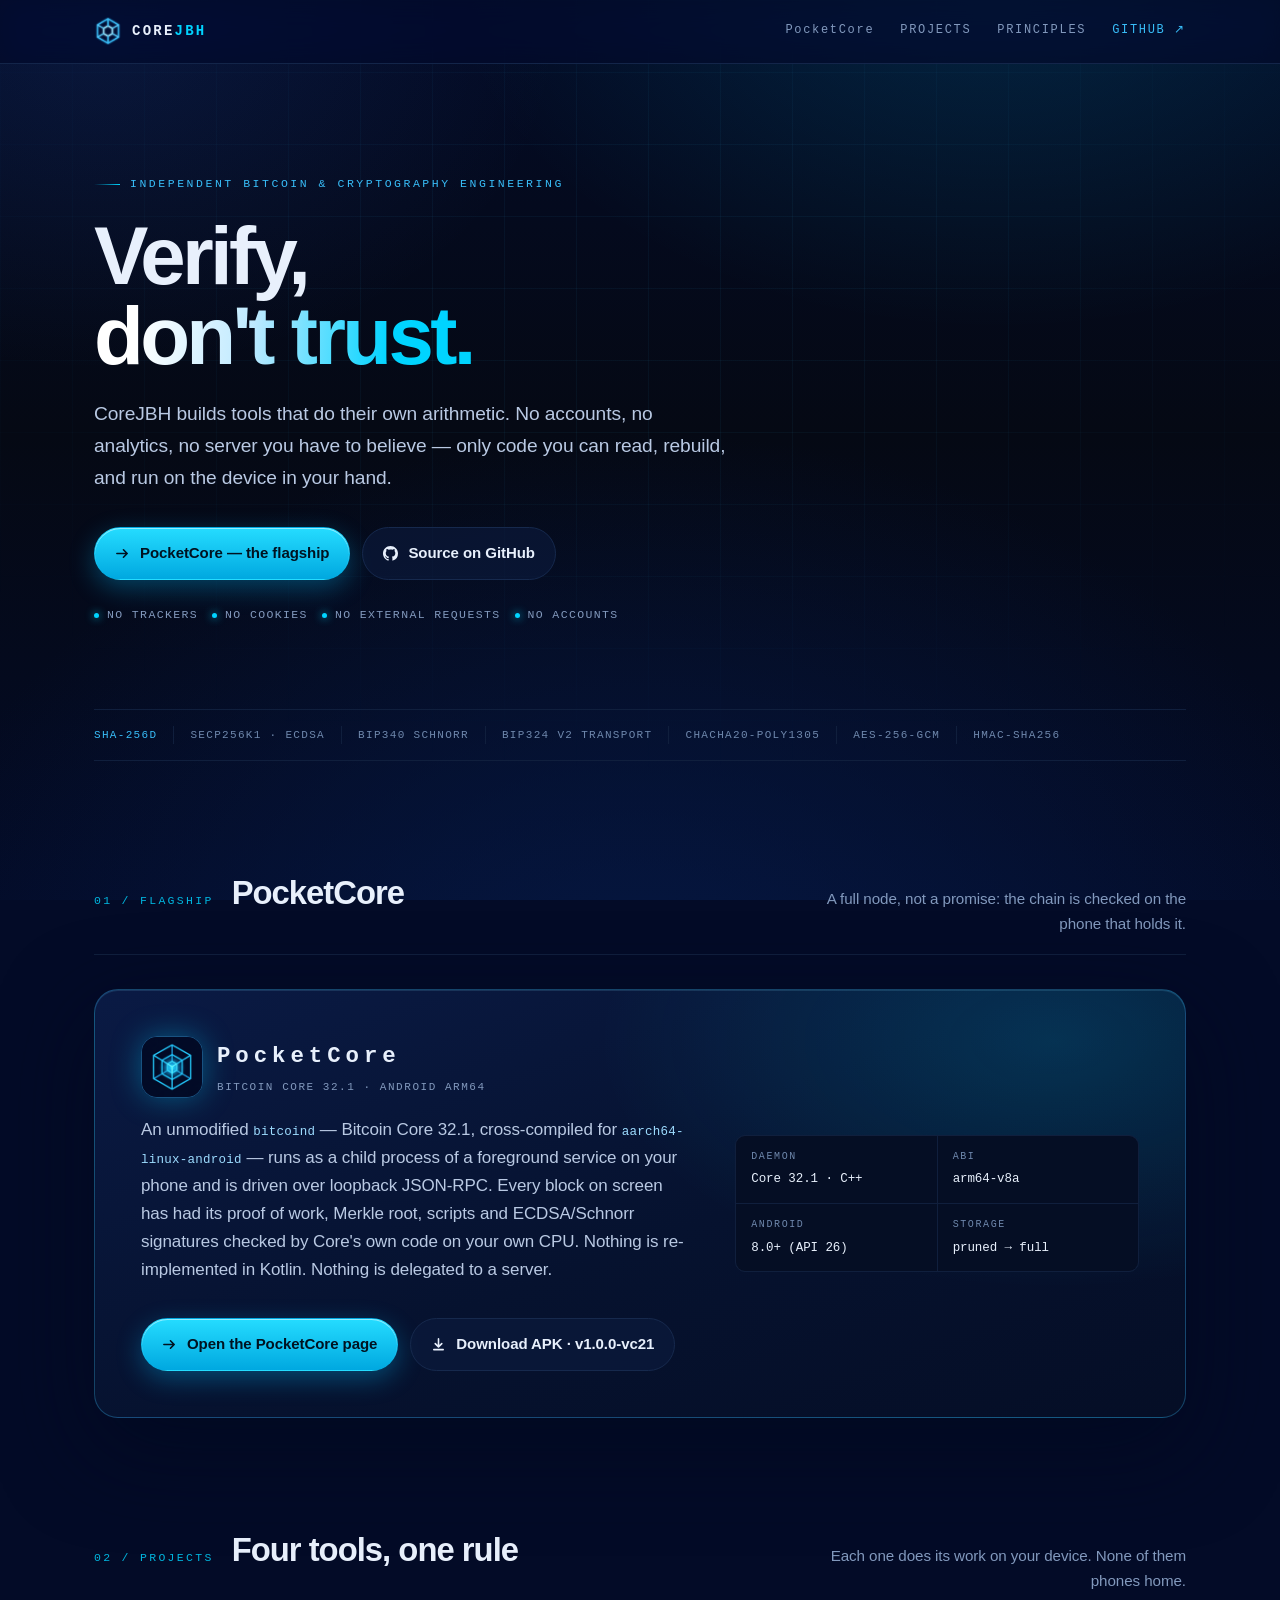
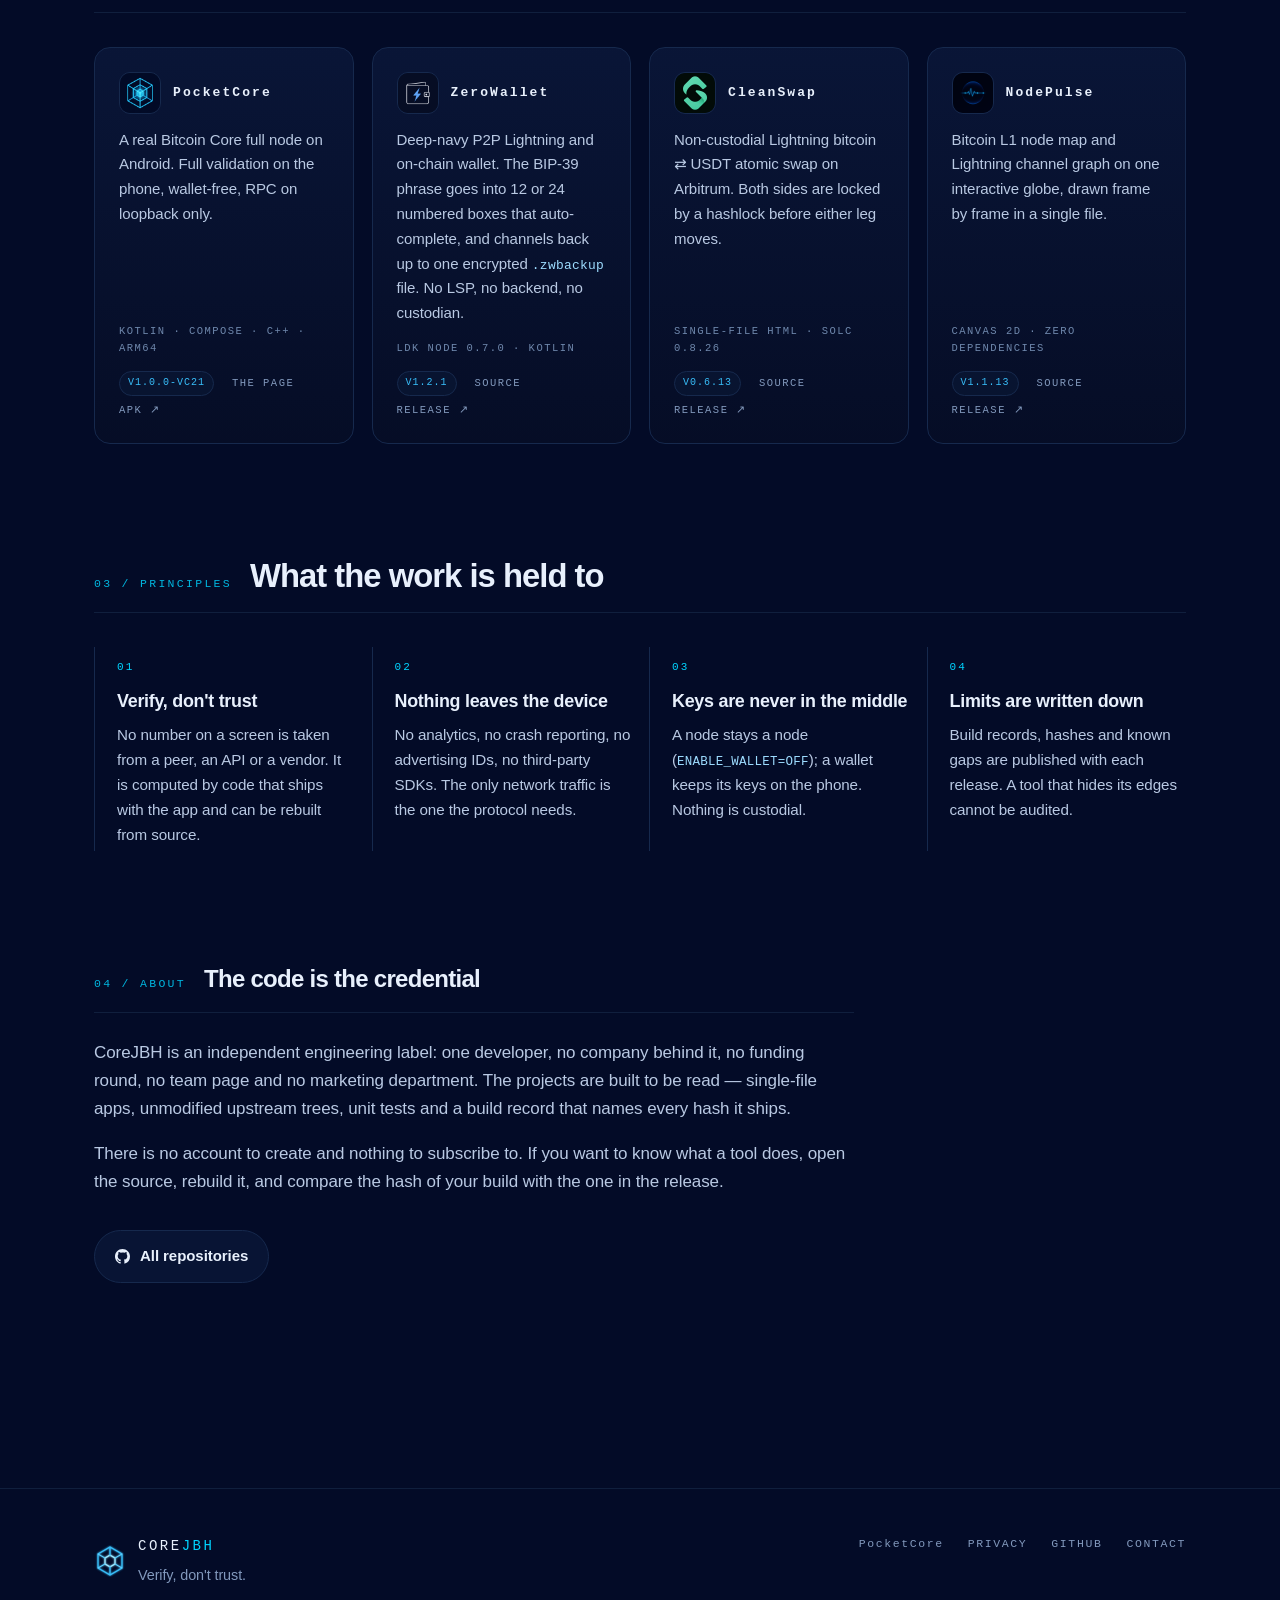
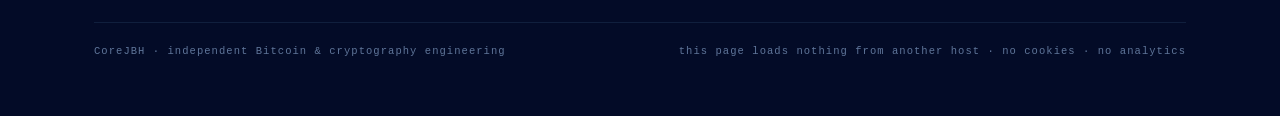
==== index.html @ 50a78e81 "Cards: CleanSwap v0.6.13 and NodePulse v1.1.13 are out Both moved to their com.corejbh packages in t" ====
<!DOCTYPE html>
<html lang="en">
<head>
<meta charset="utf-8">
<meta name="viewport" content="width=device-width, initial-scale=1">
<title>CoreJBH — Verify, don't trust</title>
<meta name="description" content="CoreJBH is independent Bitcoin and cryptography engineering: PocketCore, a real Bitcoin Core full node for Android, plus ZeroWallet, CleanSwap and NodePulse. No accounts, no telemetry, no servers you have to trust.">
<meta name="author" content="CoreJBH">
<meta name="theme-color" content="#030B27">
<meta name="color-scheme" content="dark">
<meta name="application-name" content="CoreJBH">
<meta name="mobile-web-app-capable" content="yes">
<meta name="apple-mobile-web-app-capable" content="yes">
<meta name="apple-mobile-web-app-status-bar-style" content="black">
<meta name="apple-mobile-web-app-title" content="CoreJBH">
<meta property="og:type" content="website">
<meta property="og:title" content="CoreJBH — Verify, don't trust">
<meta property="og:description" content="Independent Bitcoin and cryptography engineering. PocketCore runs an unmodified Bitcoin Core 32.1 full node on your phone.">
<meta property="og:url" content="https://corejbh.github.io/">
<meta property="og:image" content="https://corejbh.github.io/assets/img/og-pocketcore.png">
<meta name="twitter:card" content="summary_large_image">
<link rel="canonical" href="https://corejbh.github.io/">
<link rel="icon" href="assets/img/favicon-32.png?v=2026-11-22f" sizes="32x32" type="image/png">
<link rel="icon" href="assets/img/icon-192.png?v=2026-11-22f" sizes="192x192" type="image/png">
<link rel="icon" href="assets/img/icon-512.png?v=2026-11-22f" sizes="512x512" type="image/png">
<link rel="apple-touch-icon" href="assets/img/apple-touch-icon.png?v=2026-11-22f" sizes="180x180">
<link rel="manifest" href="/manifest.webmanifest?v=2026-11-22g">
<link rel="stylesheet" href="assets/css/site.css?v=2026-11-22f">
</head>
<body>
<a class="skip" href="#main">Skip to content</a>

<header class="site-head">
  <div class="wrap">
    <a class="brand" href="./" aria-label="CoreJBH home">
      <img class="brand-mark" src="assets/img/tesseract-mark.png?v=2026-11-22f" width="30" height="30" alt="" decoding="async">
      <span class="word">CORE<span class="dot">JBH</span></span>
    </a>
    <nav class="site-nav" aria-label="Main">
      <a href="#flagship"><span class="nm">PocketCore</span></a>
      <a href="#projects">Projects</a>
      <a href="#principles" class="opt">Principles</a>
      <a class="gh" href="https://github.com/CoreJBH" rel="noopener">GitHub &#8599;</a>
    </nav>
  </div>
</header>

<main id="main">

  <section class="hero hero-solo">
    <div class="wrap hero-grid">
      <div class="hero-copy">
        <p class="eyebrow">Independent Bitcoin &amp; cryptography engineering</p>
        <h1 class="display">Verify,<br><span class="glow">don't trust.</span></h1>
        <p class="lead">CoreJBH builds tools that do their own arithmetic. No accounts, no analytics,
          no server you have to believe — only code you can read, rebuild, and run on the device
          in your hand.</p>
        <div class="actions">
          <a class="btn btn-primary" href="pocketcore/">
            <svg viewBox="0 0 16 16" aria-hidden="true" fill="none" stroke="currentColor" stroke-width="1.7" stroke-linecap="round" stroke-linejoin="round"><path d="M2 8h11M9 4l4 4-4 4"/></svg>
            PocketCore — the flagship
          </a>
          <a class="btn btn-ghost" href="https://github.com/CoreJBH" rel="noopener">
            <svg viewBox="0 0 16 16" aria-hidden="true" fill="currentColor"><path d="M8 0C3.58 0 0 3.58 0 8c0 3.54 2.29 6.53 5.47 7.59.4.07.55-.17.55-.38 0-.19-.01-.82-.01-1.49-2.01.37-2.53-.49-2.69-.94-.09-.23-.48-.94-.82-1.13-.28-.15-.68-.52-.01-.53.63-.01 1.08.58 1.23.82.72 1.21 1.87.87 2.33.66.07-.52.28-.87.51-1.07-1.78-.2-3.64-.89-3.64-3.95 0-.87.31-1.59.82-2.15-.08-.2-.36-1.02.08-2.12 0 0 .67-.21 2.2.82a7.4 7.4 0 0 1 2-.27c.68 0 1.36.09 2 .27 1.53-1.04 2.2-.82 2.2-.82.44 1.1.16 1.92.08 2.12.51.56.82 1.27.82 2.15 0 3.07-1.87 3.75-3.65 3.95.29.25.54.73.54 1.48 0 1.07-.01 1.93-.01 2.2 0 .21.15.46.55.38A8.01 8.01 0 0 0 16 8c0-4.42-3.58-8-8-8Z"/></svg>
            Source on GitHub
          </a>
        </div>
        <p class="hero-note">
          <span>no trackers</span><span>no cookies</span><span>no external requests</span><span>no accounts</span>
        </p>
      </div>
    </div>
  </section>

  <div class="wrap">
    <div class="strip" aria-label="Cryptographic primitives used across the projects">
      <span><b>SHA-256d</b></span>
      <span>secp256k1 · ECDSA</span>
      <span>BIP340 Schnorr</span>
      <span>BIP324 v2 transport</span>
      <span>ChaCha20-Poly1305</span>
      <span>AES-256-GCM</span>
      <span>HMAC-SHA256</span>
    </div>
  </div>

  <section class="sec" id="flagship">
    <div class="wrap">
      <div class="sec-head">
        <span class="idx">01 / FLAGSHIP</span>
        <h2>PocketCore</h2>
        <p>A full node, not a promise: the chain is checked on the phone that holds it.</p>
      </div>

      <article class="flagship reveal">
        <div class="flag-copy">
          <div class="flag-head">
            <img src="assets/img/tesseract-512.png?v=2026-11-22f" width="62" height="62" alt="PocketCore tesseract icon" decoding="async">
            <div>
              <div class="name">PocketCore</div>
              <div class="sub">Bitcoin Core 32.1 · Android arm64</div>
            </div>
          </div>
          <p style="color:var(--ink-dim);margin:0">An unmodified <code class="mono" style="color:#9ddcff">bitcoind</code> — Bitcoin Core 32.1,
            cross-compiled for <span class="mono" style="color:#9ddcff">aarch64-linux-android</span> — runs as a child process of a
            foreground service on your phone and is driven over loopback JSON-RPC. Every block on screen has had
            its proof of work, Merkle root, scripts and ECDSA/Schnorr signatures checked by Core's own code on
            your own CPU. Nothing is re-implemented in Kotlin. Nothing is delegated to a server.</p>

          <div class="actions">
            <a class="btn btn-primary" href="pocketcore/">
              <svg viewBox="0 0 16 16" aria-hidden="true" fill="none" stroke="currentColor" stroke-width="1.7" stroke-linecap="round" stroke-linejoin="round"><path d="M2 8h11M9 4l4 4-4 4"/></svg>
              Open the PocketCore page
            </a>
            <a class="btn btn-ghost" href="https://github.com/CoreJBH/pocketcore/releases/latest/download/pocketcore-1.0.0-release-v21.apk" rel="noopener">
              <svg viewBox="0 0 16 16" aria-hidden="true" fill="none" stroke="currentColor" stroke-width="1.7" stroke-linecap="round" stroke-linejoin="round"><path d="M8 2v8M4.5 7 8 10.5 11.5 7M3 13.5h10"/></svg>
              Download APK · v1.0.0-vc21
            </a>
          </div>
        </div>

        <dl class="facts">
          <div><dt>daemon</dt><dd>Core 32.1 · C++</dd></div>
          <div><dt>ABI</dt><dd>arm64-v8a</dd></div>
          <div><dt>Android</dt><dd>8.0+ (API 26)</dd></div>
          <div><dt>storage</dt><dd>pruned → full</dd></div>
        </dl>
      </article>
    </div>
  </section>

  <section class="sec" id="projects">
    <div class="wrap">
      <div class="sec-head">
        <span class="idx">02 / PROJECTS</span>
        <h2>Four tools, one rule</h2>
        <p>Each one does its work on your device. None of them phones home.</p>
      </div>

      <div class="grid">
        <article class="card proj reveal">
          <div class="top">
            <img src="assets/img/tesseract-512.png?v=2026-11-22f" width="42" height="42" alt="" decoding="async">
            <a class="pname" href="pocketcore/">PocketCore</a>
          </div>
          <p class="desc">A real Bitcoin Core full node on Android. Full validation on the phone, wallet-free, RPC on loopback only.</p>
          <span class="meta">Kotlin · Compose · C++ · arm64</span>
          <div class="card-links">
            <span class="ver">v1.0.0-vc21</span>
            <a href="pocketcore/">The page</a>
            <a href="https://github.com/CoreJBH/pocketcore/releases/latest/download/pocketcore-1.0.0-release-v21.apk" rel="noopener">APK <span aria-hidden="true">&#8599;</span></a>
          </div>
        </article>

        <article class="card proj reveal">
          <div class="top">
            <img src="assets/img/icon-zerowallet.png?v=2026-11-22f" width="42" height="42" alt="" decoding="async">
            <a class="pname" href="https://github.com/CoreJBH/zerowallet" rel="noopener">ZeroWallet</a>
          </div>
          <p class="desc">Deep-navy P2P Lightning and on-chain wallet. The BIP-39 phrase goes into 12 or 24 numbered boxes that auto-complete, and channels back up to one encrypted <code class="mono">.zwbackup</code> file. No LSP, no backend, no custodian.</p>
          <span class="meta">LDK Node 0.7.0 · Kotlin</span>
          <div class="card-links">
            <span class="ver">v1.2.1</span>
            <a href="https://github.com/CoreJBH/zerowallet" rel="noopener">Source</a>
            <a href="https://github.com/CoreJBH/zerowallet/releases/latest" rel="noopener">Release <span aria-hidden="true">&#8599;</span></a>
          </div>
        </article>

        <article class="card proj reveal">
          <div class="top">
            <img src="assets/img/icon-cleanswap.png?v=2026-11-22f" width="42" height="42" alt="" decoding="async">
            <a class="pname" href="https://github.com/CoreJBH/cleanswap" rel="noopener">CleanSwap</a>
          </div>
          <p class="desc">Non-custodial Lightning bitcoin ⇄ USDT atomic swap on Arbitrum. Both sides are locked by a hashlock before either leg moves.</p>
          <span class="meta">single-file HTML · solc 0.8.26</span>
          <div class="card-links">
            <span class="ver">v0.6.13</span>
            <a href="https://github.com/CoreJBH/cleanswap" rel="noopener">Source</a>
            <a href="https://github.com/CoreJBH/cleanswap/releases/latest" rel="noopener">Release <span aria-hidden="true">&#8599;</span></a>
          </div>
        </article>

        <article class="card proj reveal">
          <div class="top">
            <img src="assets/img/icon-nodepulse.png?v=2026-11-22f" width="42" height="42" alt="" decoding="async">
            <a class="pname" href="https://github.com/CoreJBH/nodepulse" rel="noopener">NodePulse</a>
          </div>
          <p class="desc">Bitcoin L1 node map and Lightning channel graph on one interactive globe, drawn frame by frame in a single file.</p>
          <span class="meta">Canvas 2D · zero dependencies</span>
          <div class="card-links">
            <span class="ver">v1.1.13</span>
            <a href="https://github.com/CoreJBH/nodepulse" rel="noopener">Source</a>
            <a href="https://github.com/CoreJBH/nodepulse/releases/latest" rel="noopener">Release <span aria-hidden="true">&#8599;</span></a>
          </div>
        </article>
      </div>
    </div>
  </section>

  <section class="sec" id="principles">
    <div class="wrap">
      <div class="sec-head">
        <span class="idx">03 / PRINCIPLES</span>
        <h2>What the work is held to</h2>
      </div>
      <div class="principles">
        <div class="principle reveal">
          <span class="n">01</span>
          <h3>Verify, don't trust</h3>
          <p>No number on a screen is taken from a peer, an API or a vendor. It is computed by code that ships with the app and can be rebuilt from source.</p>
        </div>
        <div class="principle reveal">
          <span class="n">02</span>
          <h3>Nothing leaves the device</h3>
          <p>No analytics, no crash reporting, no advertising IDs, no third-party SDKs. The only network traffic is the one the protocol needs.</p>
        </div>
        <div class="principle reveal">
          <span class="n">03</span>
          <h3>Keys are never in the middle</h3>
          <p>A node stays a node (<code class="mono" style="color:#9ddcff">ENABLE_WALLET=OFF</code>); a wallet keeps its keys on the phone. Nothing is custodial.</p>
        </div>
        <div class="principle reveal">
          <span class="n">04</span>
          <h3>Limits are written down</h3>
          <p>Build records, hashes and known gaps are published with each release. A tool that hides its edges cannot be audited.</p>
        </div>
      </div>
    </div>
  </section>

  <section class="sec" id="about">
    <div class="wrap about">
      <div>
        <div class="sec-head" style="margin-bottom:26px">
          <span class="idx">04 / ABOUT</span>
          <h2 style="font-size:1.5rem">The code is the credential</h2>
        </div>
        <p>CoreJBH is an independent engineering label: one developer, no company behind it, no funding round,
          no team page and no marketing department. The projects are built to be read — single-file apps,
          unmodified upstream trees, unit tests and a build record that names every hash it ships.</p>
        <p>There is no account to create and nothing to subscribe to. If you want to know what a tool does,
          open the source, rebuild it, and compare the hash of your build with the one in the release.</p>
        <div class="actions">
          <a class="btn btn-ghost" href="https://github.com/CoreJBH?tab=repositories" rel="noopener">
            <svg viewBox="0 0 16 16" aria-hidden="true" fill="currentColor"><path d="M8 0C3.58 0 0 3.58 0 8c0 3.54 2.29 6.53 5.47 7.59.4.07.55-.17.55-.38 0-.19-.01-.82-.01-1.49-2.01.37-2.53-.49-2.69-.94-.09-.23-.48-.94-.82-1.13-.28-.15-.68-.52-.01-.53.63-.01 1.08.58 1.23.82.72 1.21 1.87.87 2.33.66.07-.52.28-.87.51-1.07-1.78-.2-3.64-.89-3.64-3.95 0-.87.31-1.59.82-2.15-.08-.2-.36-1.02.08-2.12 0 0 .67-.21 2.2.82a7.4 7.4 0 0 1 2-.27c.68 0 1.36.09 2 .27 1.53-1.04 2.2-.82 2.2-.82.44 1.1.16 1.92.08 2.12.51.56.82 1.27.82 2.15 0 3.07-1.87 3.75-3.65 3.95.29.25.54.73.54 1.48 0 1.07-.01 1.93-.01 2.2 0 .21.15.46.55.38A8.01 8.01 0 0 0 16 8c0-4.42-3.58-8-8-8Z"/></svg>
            All repositories
          </a>
        </div>
      </div>
    </div>
  </section>

</main>

<footer class="site-foot">
  <div class="wrap">
    <div class="foot-grid">
      <div class="foot-brand">
        <img class="brand-mark" src="assets/img/tesseract-mark.png?v=2026-11-22f" width="30" height="30" alt="" decoding="async">
        <div>
          <div class="word">CORE<span class="dot" style="color:var(--cyan)">JBH</span></div>
          <p class="tagline">Verify, don't trust.</p>
        </div>
      </div>
      <nav class="foot-links" aria-label="Footer">
        <a href="pocketcore/"><span class="nm">PocketCore</span></a>
        <a href="pocketcore/privacy/">Privacy</a>
        <a href="https://github.com/CoreJBH" rel="noopener">GitHub</a>
        <a href="https://github.com/CoreJBH/pocketcore/issues" rel="noopener">Contact</a>
      </nav>
    </div>
    <div class="foot-note">
      <span>CoreJBH · independent Bitcoin &amp; cryptography engineering</span>
      <span>this page loads nothing from another host · no cookies · no analytics</span>
    </div>
  </div>
</footer>

<script src="assets/js/site.js?v=2026-11-22f" defer></script>
</body>
</html>
---- assets/css/site.css ----
/* CoreJBH — verify, don't trust.
   One stylesheet, no imports, no external fonts, no trackers. */

:root {
  --bg: #030b27;
  --bg-deep: #050914;
  --panel: #07122e;
  --panel-2: #0a1738;
  --line: #16294d;
  --line-soft: #101f3d;
  --ink: #e8f0fc;
  --ink-dim: #b9c9e3;
  --muted: #8299bd;
  --cyan: #00d4ff;
  --sky: #38bdf8;
  --violet: #7c8cf8;
  --good: #35d6a4;

  --mono: ui-monospace, "SFMono-Regular", "JetBrains Mono", "Cascadia Mono",
    "Roboto Mono", Menlo, Consolas, "Liberation Mono", monospace;
  --sans: -apple-system, BlinkMacSystemFont, "Segoe UI", Roboto,
    "Helvetica Neue", Arial, "Liberation Sans", "Noto Sans", system-ui, sans-serif;

  --radius: 16px;
  --radius-sm: 10px;
  --wrap: 1140px;
  --head-h: 64px;
}

*,
*::before,
*::after { box-sizing: border-box; }

html {
  -webkit-text-size-adjust: 100%;
  scroll-behavior: smooth;
  scroll-padding-top: calc(var(--head-h) + 20px);
}

body {
  margin: 0;
  background: var(--bg);
  color: var(--ink);
  font-family: var(--sans);
  font-size: 17px;
  line-height: 1.65;
  letter-spacing: -0.005em;
  -webkit-font-smoothing: antialiased;
  text-rendering: optimizeLegibility;
  overflow-x: hidden;
}

/* Ambient light + a faint engineering grid. Both are pure CSS. */
body::before {
  content: "";
  position: fixed;
  inset: 0;
  z-index: -2;
  background:
    radial-gradient(900px 620px at 78% -6%, rgba(0, 212, 255, 0.14), transparent 62%),
    radial-gradient(760px 560px at 8% 4%, rgba(56, 124, 248, 0.11), transparent 60%),
    radial-gradient(1100px 900px at 50% 118%, rgba(6, 26, 71, 0.9), transparent 70%),
    linear-gradient(180deg, #030b27 0%, #050914 48%, #030b27 100%);
}

body::after {
  content: "";
  position: fixed;
  inset: 0;
  z-index: -1;
  pointer-events: none;
  background-image:
    linear-gradient(to right, rgba(56, 189, 248, 0.055) 1px, transparent 1px),
    linear-gradient(to bottom, rgba(56, 189, 248, 0.055) 1px, transparent 1px);
  background-size: 72px 72px;
  mask-image: radial-gradient(ellipse 85% 70% at 50% 32%, #000 25%, transparent 78%);
  -webkit-mask-image: radial-gradient(ellipse 85% 70% at 50% 32%, #000 25%, transparent 78%);
}

img { max-width: 100%; height: auto; display: block; }

a { color: var(--sky); text-decoration: none; }
a:hover { color: #7fe4ff; }

:focus-visible {
  outline: 2px solid var(--cyan);
  outline-offset: 3px;
  border-radius: 4px;
}

::selection { background: rgba(0, 212, 255, 0.28); color: #fff; }

.wrap {
  width: 100%;
  max-width: var(--wrap);
  margin: 0 auto;
  padding: 0 24px;
}

.skip {
  position: absolute;
  left: -9999px;
  top: 8px;
  background: var(--cyan);
  color: #00121f;
  padding: 10px 16px;
  border-radius: 8px;
  font-weight: 700;
  z-index: 100;
}
.skip:focus { left: 16px; }

/* ---------------------------------------------------------------- header */

.site-head {
  position: sticky;
  top: 0;
  z-index: 50;
  height: var(--head-h);
  display: flex;
  align-items: center;
  background: rgba(3, 11, 39, 0.72);
  border-bottom: 1px solid rgba(22, 41, 77, 0.9);
  backdrop-filter: saturate(160%) blur(14px);
  -webkit-backdrop-filter: saturate(160%) blur(14px);
}

.site-head .wrap {
  display: flex;
  align-items: center;
  gap: 18px;
}

.brand {
  display: inline-flex;
  align-items: center;
  gap: 10px;
  color: var(--ink);
  font-weight: 700;
  letter-spacing: 0.02em;
  font-size: 15px;
}
.brand:hover { color: #fff; }
.brand .brand-mark { width: 28px; height: 28px; flex: none; }
.brand .word { font-family: var(--mono); font-size: 14px; letter-spacing: 0.16em; }
.brand .dot { color: var(--cyan); }

.site-nav {
  margin-left: auto;
  display: flex;
  align-items: center;
  gap: 26px;
  font-family: var(--mono);
  font-size: 12px;
  letter-spacing: 0.14em;
  text-transform: uppercase;
}
.site-nav a {
  color: var(--muted);
  padding: 6px 0;
  border-bottom: 1px solid transparent;
  transition: color 0.18s ease, border-color 0.18s ease;
}
.site-nav a:hover { color: var(--ink); border-bottom-color: var(--cyan); }
.site-nav .gh { color: var(--sky); }

@media (max-width: 760px) {
  .site-nav { gap: 18px; font-size: 11px; letter-spacing: 0.1em; }
  .site-nav a.opt { display: none; }
}

@media (max-width: 460px) {
  .wrap { padding: 0 18px; }
  .brand .word { display: none; }
  .site-nav { gap: 14px; }
  .site-nav a:not(.gh):not(:first-child) { display: none; }
  .actions { flex-direction: column; align-items: stretch; }
  .btn { white-space: normal; text-align: center; justify-content: center; }
  .hero-note { justify-content: flex-start; }
  .strip span { padding: 0 12px; }
  .facts { grid-template-columns: repeat(auto-fit, minmax(120px, 1fr)); }
}

/* ---------------------------------------------------------------- type */

.eyebrow {
  display: inline-flex;
  align-items: center;
  gap: 10px;
  font-family: var(--mono);
  font-size: 11.5px;
  letter-spacing: 0.22em;
  text-transform: uppercase;
  color: var(--sky);
  margin: 0 0 22px;
}
.eyebrow::before {
  content: "";
  width: 26px;
  height: 1px;
  background: linear-gradient(90deg, transparent, var(--cyan));
}

h1, h2, h3 {
  font-weight: 700;
  line-height: 1.06;
  letter-spacing: -0.03em;
  margin: 0;
  text-wrap: balance;
}

.display {
  font-size: clamp(2.6rem, 7.2vw, 5.1rem);
  line-height: 0.98;
  letter-spacing: -0.045em;
  font-weight: 800;
}
.display .glow {
  background: linear-gradient(96deg, #ffffff 12%, #bde9ff 42%, var(--cyan) 78%);
  -webkit-background-clip: text;
  background-clip: text;
  color: transparent;
}

h2 { font-size: clamp(1.5rem, 2.6vw, 2.05rem); }
.nm { text-transform: none; }   /* project names are proper nouns, not labels */
h3 { font-size: 1.12rem; letter-spacing: -0.015em; line-height: 1.35; }

.lead {
  font-size: clamp(1.02rem, 1.5vw, 1.2rem);
  color: var(--ink-dim);
  max-width: 60ch;
  margin: 22px 0 0;
}

.mono {
  font-family: var(--mono);
  font-size: 12.5px;
  letter-spacing: 0.02em;
  color: var(--muted);
}

.sec { padding: clamp(64px, 9vw, 116px) 0; }
.sec + .sec { padding-top: 0; }

.sec-head {
  display: flex;
  align-items: baseline;
  gap: 18px;
  margin-bottom: 34px;
  border-bottom: 1px solid var(--line-soft);
  padding-bottom: 18px;
}
.sec-head .idx {
  font-family: var(--mono);
  font-size: 11.5px;
  letter-spacing: 0.2em;
  color: var(--cyan);
  opacity: 0.85;
  padding-top: 6px;
}
.sec-head p {
  margin: 0;
  color: var(--muted);
  font-size: 0.95rem;
  max-width: 46ch;
  margin-left: auto;
  text-align: right;
}
@media (max-width: 780px) {
  .sec-head { flex-wrap: wrap; gap: 8px 14px; }
  .sec-head p { margin-left: 0; text-align: left; }
}

/* ---------------------------------------------------------------- buttons */

.actions {
  display: flex;
  flex-wrap: wrap;
  gap: 12px;
  margin-top: 34px;
}

.btn {
  display: inline-flex;
  align-items: center;
  gap: 10px;
  padding: 13px 20px;
  border-radius: 999px;
  border: 1px solid transparent;
  font-size: 0.94rem;
  font-weight: 600;
  letter-spacing: -0.005em;
  transition: transform 0.16s ease, box-shadow 0.2s ease, background 0.2s ease,
    border-color 0.2s ease, color 0.2s ease;
  white-space: nowrap;
}
.btn svg { width: 15px; height: 15px; flex: none; }
.btn:hover { transform: translateY(-1px); }

.btn-primary {
  background: linear-gradient(180deg, #25dcff, #00a8e0);
  color: #001220;
  box-shadow: 0 8px 26px rgba(0, 190, 255, 0.32), inset 0 1px 0 rgba(255, 255, 255, 0.5);
}
.btn-primary:hover {
  color: #001220;
  box-shadow: 0 12px 34px rgba(0, 200, 255, 0.45), inset 0 1px 0 rgba(255, 255, 255, 0.6);
}

.btn-ghost {
  background: rgba(12, 28, 62, 0.6);
  border-color: var(--line);
  color: var(--ink);
}
.btn-ghost:hover {
  border-color: rgba(56, 189, 248, 0.55);
  background: rgba(16, 38, 80, 0.75);
  color: #fff;
}

.btn-link {
  padding: 13px 4px;
  color: var(--sky);
  border-radius: 8px;
}
.btn-link:hover { color: #9ceeff; }

/* ---------------------------------------------------------------- hero */

.hero {
  position: relative;
  padding: clamp(56px, 8vw, 104px) 0 clamp(40px, 6vw, 72px);
}

.hero-grid {
  display: grid;
  grid-template-columns: minmax(0, 1.06fr) minmax(0, 0.94fr);
  gap: clamp(28px, 5vw, 64px);
  align-items: center;
}

/* the label's own homepage is typography-only: one column, no hero art */
.hero-solo .hero-grid { grid-template-columns: minmax(0, 1fr); }

@media (max-width: 820px) {
  .hero-grid { grid-template-columns: minmax(0, 1fr); }
}

.hero-copy { max-width: 720px; }

.hero-note {
  margin-top: 26px;
  font-family: var(--mono);
  font-size: 11.5px;
  letter-spacing: 0.12em;
  text-transform: uppercase;
  color: var(--muted);
  display: flex;
  flex-wrap: wrap;
  gap: 8px 14px;
  align-items: center;
}
.hero-note span { display: inline-flex; align-items: center; gap: 8px; }
.hero-note span::before {
  content: "";
  width: 5px;
  height: 5px;
  background: var(--cyan);
  box-shadow: 0 0 8px var(--cyan);
  border-radius: 50%;
}

/* primitive strip */
.strip {
  display: flex;
  flex-wrap: wrap;
  gap: 10px 0;
  padding: 16px 0;
  border-top: 1px solid var(--line-soft);
  border-bottom: 1px solid var(--line-soft);
  font-family: var(--mono);
  font-size: 11px;
  letter-spacing: 0.12em;
  text-transform: uppercase;
  color: #6f88ad;
}
.strip span { padding: 0 16px; border-right: 1px solid var(--line-soft); }
.strip span:first-child { padding-left: 0; }
.strip span:last-child { border-right: 0; }
.strip b { color: var(--sky); font-weight: 500; }

/* ---------------------------------------------------------------- cards */

.grid {
  display: grid;
  gap: 18px;
  grid-template-columns: repeat(auto-fit, minmax(258px, 1fr));
}

/* grid children may not force a track wider than the viewport */
.grid > *,
.two-col > *,
.spec-grid > *,
.hero-grid > *,
.about > *,
.flagship > *,
.limits > *,
.shots > *,
.facts > * { min-width: 0; }

.card {
  position: relative;
  background: linear-gradient(180deg, rgba(10, 23, 56, 0.92), rgba(6, 14, 38, 0.92));
  border: 1px solid var(--line);
  border-radius: var(--radius);
  padding: 24px;
  transition: border-color 0.2s ease, transform 0.2s ease, box-shadow 0.25s ease;
}
.card:hover {
  border-color: rgba(56, 189, 248, 0.45);
  transform: translateY(-2px);
  box-shadow: 0 18px 50px rgba(0, 10, 40, 0.55);
}
.card p { color: var(--ink-dim); margin: 10px 0 0; font-size: 0.95rem; }
.card .kicker {
  font-family: var(--mono);
  font-size: 10.5px;
  letter-spacing: 0.2em;
  text-transform: uppercase;
  color: var(--cyan);
  margin: 0 0 10px;
}

/* flagship */
.flagship {
  position: relative;
  overflow: hidden;
  display: grid;
  grid-template-columns: minmax(0, 1.15fr) minmax(0, 0.85fr);
  gap: clamp(24px, 4vw, 48px);
  align-items: center;
  padding: clamp(26px, 4vw, 46px);
  border-radius: 24px;
  border: 1px solid rgba(56, 189, 248, 0.3);
  background:
    radial-gradient(700px 380px at 88% 12%, rgba(0, 212, 255, 0.16), transparent 65%),
    linear-gradient(160deg, #0a1a44 0%, #06122f 55%, #050e26 100%);
  box-shadow: 0 30px 90px rgba(0, 8, 32, 0.7), inset 0 1px 0 rgba(120, 220, 255, 0.14);
}
@media (max-width: 860px) {
  .flagship { grid-template-columns: 1fr; }
  .flagship .facts { margin-top: 4px; }
}

.flag-head {
  display: flex;
  align-items: center;
  gap: 14px;
  margin-bottom: 18px;
}
.flag-head img {
  width: 62px;
  height: 62px;
  border-radius: 16px;
  border: 1px solid rgba(56, 189, 248, 0.35);
  box-shadow: 0 0 30px rgba(0, 212, 255, 0.35);
}
.flag-head .name {
  font-family: var(--mono);
  font-size: 1.4rem;
  letter-spacing: 0.22em;
  font-weight: 600;
}
.flag-head .sub {
  font-family: var(--mono);
  font-size: 11px;
  letter-spacing: 0.14em;
  text-transform: uppercase;
  color: var(--muted);
  margin-top: 4px;
}

.facts {
  display: grid;
  grid-template-columns: repeat(auto-fit, minmax(132px, 1fr));
  gap: 1px;
  margin: 26px 0 0;
  background: var(--line-soft);
  border: 1px solid var(--line-soft);
  border-radius: var(--radius-sm);
  overflow: hidden;
}
.facts div {
  background: rgba(5, 13, 34, 0.94);
  padding: 13px 15px;
}
.facts dt {
  font-family: var(--mono);
  font-size: 10px;
  letter-spacing: 0.16em;
  text-transform: uppercase;
  color: #6f88ad;
  margin: 0 0 4px;
}
.facts dd {
  margin: 0;
  font-family: var(--mono);
  font-size: 12.5px;
  color: var(--ink);
}
/* in the flagship card the facts are the right-hand column */
.flagship .facts {
  margin: 0;
  grid-template-columns: repeat(2, minmax(0, 1fr));
  align-self: center;
}

/* project card with icon */
.proj {
  display: flex;
  flex-direction: column;
  gap: 14px;
  text-decoration: none;
  color: inherit;
}
.proj:hover { color: inherit; }
.proj .top { display: flex; align-items: center; flex-wrap: wrap; gap: 6px 12px; }
.proj img { width: 42px; height: 42px; border-radius: 11px; border: 1px solid var(--line); }
.proj .pname {
  font-family: var(--mono);
  font-size: 13px;
  letter-spacing: 0.16em;
  font-weight: 600;
  color: var(--ink);
}
.proj .arrow {
  margin-left: auto;
  font-family: var(--mono);
  color: var(--muted);
  transition: transform 0.2s ease, color 0.2s ease;
}
.proj:hover .arrow { transform: translate(3px, -3px); color: var(--cyan); }
.proj .desc { color: var(--ink-dim); font-size: 0.94rem; margin: 0; }
.proj .meta {
  margin-top: auto;
  font-family: var(--mono);
  font-size: 10.5px;
  letter-spacing: 0.14em;
  text-transform: uppercase;
  color: #6f88ad;
}
.proj .top .pname { text-decoration: none; }
.proj .top .pname:hover { color: #9ceeff; }
.proj .ver {
  flex: none;
  font-family: var(--mono);
  font-size: 10px;
  letter-spacing: 0.1em;
  padding: 3px 8px;
  border-radius: 999px;
  border: 1px solid var(--line);
  color: var(--sky);
  background: rgba(9, 22, 52, 0.8);
}
.proj .desc code {
  font-size: 0.86em;
  color: #9ddcff;
  overflow-wrap: anywhere;
}
.proj .card-links {
  display: flex;
  flex-wrap: wrap;
  align-items: center;
  gap: 6px 16px;
  font-family: var(--mono);
  font-size: 10.5px;
  letter-spacing: 0.14em;
  text-transform: uppercase;
}
.proj .card-links .ver { margin-right: 2px; }
.proj .card-links a { color: var(--muted); text-decoration: none; }
.proj .card-links a:hover { color: var(--cyan); }

/* principles */
.principles { display: grid; gap: 18px; grid-template-columns: repeat(auto-fit, minmax(248px, 1fr)); }
.principle {
  border-left: 1px solid var(--line);
  padding: 4px 0 4px 22px;
}
.principle .n {
  font-family: var(--mono);
  font-size: 11px;
  letter-spacing: 0.2em;
  color: var(--cyan);
}
.principle h3 { margin: 10px 0 8px; }
.principle p { margin: 0; color: var(--ink-dim); font-size: 0.95rem; }

/* about */
.about {
  display: grid;
  grid-template-columns: minmax(0, 1fr);
  gap: 0;
}
.about > * { max-width: 760px; }
.about p { color: var(--ink-dim); }
.about p + p { margin-top: 14px; }

/* footer */
.site-foot {
  border-top: 1px solid var(--line-soft);
  padding: 46px 0 56px;
  margin-top: clamp(48px, 7vw, 96px);
}
.foot-grid {
  display: flex;
  flex-wrap: wrap;
  gap: 28px;
  justify-content: space-between;
  align-items: flex-start;
}
.foot-brand { display: flex; align-items: center; gap: 12px; }
.foot-brand .brand-mark { width: 32px; height: 32px; flex: none; }
.foot-brand .word { font-family: var(--mono); letter-spacing: 0.18em; font-size: 14px; }
.foot-brand .tagline { color: var(--muted); font-size: 0.9rem; margin: 6px 0 0; }
.foot-links {
  display: flex;
  flex-wrap: wrap;
  gap: 8px 24px;
  font-family: var(--mono);
  font-size: 11.5px;
  letter-spacing: 0.14em;
  text-transform: uppercase;
}
.foot-links a { color: var(--muted); }
.foot-links a:hover { color: var(--sky); }
.foot-note {
  margin-top: 34px;
  padding-top: 20px;
  border-top: 1px solid var(--line-soft);
  font-family: var(--mono);
  font-size: 10.5px;
  letter-spacing: 0.1em;
  color: #5f7599;
  display: flex;
  flex-wrap: wrap;
  gap: 6px 18px;
  justify-content: space-between;
}

/* ------------------------------------------------- pocketcore page bits */

.app-hero { padding-top: clamp(40px, 6vw, 72px); }

.badge-row { display: flex; flex-wrap: wrap; gap: 8px; margin: 0 0 22px; }
.badge {
  font-family: var(--mono);
  font-size: 10.5px;
  letter-spacing: 0.14em;
  text-transform: uppercase;
  padding: 5px 10px;
  border-radius: 999px;
  border: 1px solid var(--line);
  color: var(--ink-dim);
  background: rgba(9, 22, 52, 0.8);
}
.badge.live { border-color: rgba(53, 214, 164, 0.45); color: #8ef0cd; }
.badge.soon { color: #8fa6c9; border-style: dashed; }

.wordmark {
  font-family: var(--mono);
  font-size: clamp(2.2rem, 6.6vw, 4.2rem);
  letter-spacing: 0.16em;
  font-weight: 700;
  line-height: 1;
  margin: 0;
  background: linear-gradient(96deg, #ffffff, #bfe9ff 52%, #38bdf8);
  -webkit-background-clip: text;
  background-clip: text;
  color: transparent;
}

.spec-grid { display: grid; gap: 16px; grid-template-columns: repeat(auto-fit, minmax(268px, 1fr)); }
.spec {
  background: linear-gradient(180deg, rgba(9, 21, 51, 0.95), rgba(5, 13, 34, 0.95));
  border: 1px solid var(--line);
  border-radius: var(--radius);
  padding: 22px 22px 24px;
  position: relative;
  overflow: hidden;
}
.spec::before {
  content: "";
  position: absolute;
  inset: 0 0 auto 0;
  height: 1px;
  background: linear-gradient(90deg, transparent, rgba(0, 212, 255, 0.5), transparent);
  opacity: 0;
  transition: opacity 0.2s ease;
}
.spec:hover::before { opacity: 1; }
.spec .sym {
  font-family: var(--mono);
  font-size: 11px;
  letter-spacing: 0.18em;
  text-transform: uppercase;
  color: var(--cyan);
  margin: 0 0 12px;
}
.spec h3 { font-size: 1.02rem; margin-bottom: 10px; font-family: var(--mono); letter-spacing: 0.02em; }
.spec p { margin: 0; color: var(--ink-dim); font-size: 0.92rem; }
.spec .where {
  display: block;
  margin-top: 12px;
  font-family: var(--mono);
  font-size: 10.5px;
  letter-spacing: 0.06em;
  color: #6f88ad;
  word-break: break-word;
}

/* architecture diagram */
.arch {
  display: grid;
  gap: 10px;
  padding: clamp(18px, 3vw, 30px);
  border: 1px solid var(--line);
  border-radius: var(--radius);
  background: linear-gradient(180deg, rgba(7, 17, 43, 0.9), rgba(4, 11, 30, 0.95));
  font-family: var(--mono);
  font-size: 13px;
}
.arch .layer {
  display: flex;
  flex-wrap: wrap;
  align-items: center;
  gap: 10px 14px;
  padding: 14px 16px;
  border: 1px solid var(--line-soft);
  border-radius: var(--radius-sm);
  background: rgba(10, 23, 56, 0.6);
}
.arch .layer .lbl { color: var(--ink); letter-spacing: 0.04em; }
.arch .layer .note { color: var(--muted); font-size: 11.5px; }
.arch .layer.core { border-color: rgba(0, 212, 255, 0.4); box-shadow: inset 0 0 40px rgba(0, 150, 255, 0.12); }
.arch .down {
  text-align: center;
  color: #4d6b96;
  letter-spacing: 0.3em;
  font-size: 12px;
  line-height: 1;
}
.arch .chip {
  font-family: var(--mono);
  font-size: 10.5px;
  padding: 3px 8px;
  border-radius: 5px;
  border: 1px solid var(--line);
  color: var(--sky);
}

.two-col {
  display: grid;
  grid-template-columns: minmax(0, 1fr) minmax(0, 1fr);
  gap: clamp(20px, 3.5vw, 38px);
  align-items: start;
}
@media (max-width: 860px) { .two-col { grid-template-columns: 1fr; } }

ul.checks { list-style: none; margin: 0; padding: 0; display: grid; gap: 12px; }
ul.checks li {
  position: relative;
  padding-left: 26px;
  color: var(--ink-dim);
  font-size: 0.95rem;
}
ul.checks li::before {
  content: "";
  position: absolute;
  left: 4px;
  top: 0.62em;
  width: 7px;
  height: 7px;
  border-radius: 2px;
  background: var(--cyan);
  box-shadow: 0 0 10px rgba(0, 212, 255, 0.8);
}
ul.checks li b { color: var(--ink); font-weight: 600; }

ul.checks.steps { counter-reset: step; }
ul.checks.steps li { padding-left: 38px; }
ul.checks.steps li::before {
  counter-increment: step;
  content: counter(step);
  top: 0.05em;
  left: 0;
  width: 22px;
  height: 22px;
  border-radius: 7px;
  background: rgba(0, 212, 255, 0.12);
  border: 1px solid rgba(0, 212, 255, 0.4);
  box-shadow: none;
  color: var(--cyan);
  font-family: var(--mono);
  font-size: 11px;
  display: grid;
  place-items: center;
}

/* screenshots */
.shots {
  display: grid;
  gap: 26px 20px;
  grid-template-columns: repeat(3, minmax(0, 1fr));
  align-items: start;
}
@media (max-width: 1000px) {
  .shots { grid-template-columns: repeat(2, minmax(0, 1fr)); }
}
@media (max-width: 720px) {
  .shots { grid-template-columns: minmax(0, 1fr); }
}
.shot { margin: 0; display: grid; gap: 12px; justify-items: center; }
.shot img {
  width: 100%;
  border-radius: 18px;
  border: 1px solid var(--line);
  box-shadow: 0 20px 50px rgba(0, 8, 30, 0.6);
}
/* the Android status card is a wide, short strip: it has no phone frame, and it
   sits against the middle of the tall screens beside it instead of their top edge */
.shot-wide { align-self: center; gap: 16px; }
.shot-wide img {
  border: 0;
  border-radius: 0;
  box-shadow: none;
  filter: drop-shadow(0 16px 30px rgba(0, 8, 32, 0.75));
}
.shot figcaption {
  font-family: var(--mono);
  font-size: 10.5px;
  letter-spacing: 0.18em;
  text-transform: uppercase;
  color: var(--muted);
  text-align: center;
}

/* verify block */
.verify {
  border: 1px solid rgba(56, 189, 248, 0.28);
  border-radius: var(--radius);
  background:
    radial-gradient(600px 320px at 100% 0%, rgba(0, 212, 255, 0.12), transparent 65%),
    linear-gradient(180deg, rgba(8, 20, 49, 0.95), rgba(4, 11, 30, 0.95));
  padding: clamp(22px, 3.4vw, 34px);
}
.verify-head {
  display: flex;
  align-items: center;
  justify-content: space-between;
  gap: 14px;
  margin-bottom: 6px;
}
.verify-head h3 {
  margin: 0;
  font-family: var(--mono);
  font-size: 1rem;
  letter-spacing: 0.02em;
}

.hash {
  display: flex;
  align-items: center;
  gap: 12px;
  margin: 16px 0 0;
  padding: 14px 16px;
  border: 1px solid var(--line);
  border-radius: var(--radius-sm);
  background: #040d24;
  font-family: var(--mono);
  font-size: 12px;
  color: #9ddcff;
  word-break: break-all;
}
.hash code { flex: 1; min-width: 0; overflow-wrap: anywhere; }
.copy {
  flex: none;
  font-family: var(--mono);
  font-size: 10.5px;
  letter-spacing: 0.14em;
  text-transform: uppercase;
  padding: 7px 12px;
  border-radius: 7px;
  border: 1px solid var(--line);
  background: rgba(12, 28, 62, 0.9);
  color: var(--ink-dim);
  cursor: pointer;
}
.copy:hover { border-color: rgba(0, 212, 255, 0.6); color: #fff; }

pre.cmd {
  margin: 14px 0 0;
  padding: 14px 16px;
  border: 1px solid var(--line);
  border-radius: var(--radius-sm);
  background: #040d24;
  overflow-x: auto;
  font-family: var(--mono);
  font-size: 12.5px;
  color: #c6e5ff;
  line-height: 1.6;
}
pre.cmd .p { color: #4d6b96; }
pre.cmd.wrap { white-space: pre-wrap; word-break: break-all; overflow-x: visible; }

/* limits */
.limits { display: grid; gap: 14px; grid-template-columns: repeat(auto-fit, minmax(260px, 1fr)); }
.limit {
  border: 1px solid var(--line-soft);
  border-left: 2px solid rgba(255, 196, 92, 0.55);
  border-radius: var(--radius-sm);
  padding: 18px 20px;
  background: rgba(8, 17, 40, 0.7);
}
.limit h3 { font-size: 0.96rem; margin: 0 0 8px; }
.limit p { margin: 0; color: var(--ink-dim); font-size: 0.9rem; }

/* ------------------------------------------------------------ privacy doc */

.doc {
  max-width: 800px;
  margin: 0 auto;
  padding: clamp(36px, 6vw, 72px) 0 0;
}
.doc h1 { font-size: clamp(2rem, 4.4vw, 3rem); letter-spacing: -0.035em; }
.doc .updated {
  font-family: var(--mono);
  font-size: 11px;
  letter-spacing: 0.16em;
  text-transform: uppercase;
  color: var(--muted);
  margin: 18px 0 0;
}
.doc h2 {
  font-size: 1.3rem;
  margin: 46px 0 14px;
  padding-top: 22px;
  border-top: 1px solid var(--line-soft);
  letter-spacing: -0.02em;
}
.doc h3 { font-size: 1.02rem; margin: 26px 0 8px; }
.doc p { color: var(--ink-dim); }
.doc p + p { margin-top: 12px; }
.doc ul { color: var(--ink-dim); padding-left: 20px; }
.doc ul li { margin: 8px 0; }
.doc ul li::marker { color: var(--cyan); }
.doc strong { color: var(--ink); }
.doc table {
  width: 100%;
  border-collapse: collapse;
  margin: 18px 0 0;
  font-size: 0.92rem;
}
.doc th, .doc td {
  text-align: left;
  padding: 12px 14px;
  border-bottom: 1px solid var(--line-soft);
  vertical-align: top;
}
.doc th {
  font-family: var(--mono);
  font-size: 10.5px;
  letter-spacing: 0.14em;
  text-transform: uppercase;
  color: #6f88ad;
  font-weight: 500;
}
.doc td { color: var(--ink-dim); }
.doc td code, .doc p code, .doc li code {
  font-family: var(--mono);
  font-size: 0.86em;
  color: #9ddcff;
  background: rgba(0, 130, 200, 0.1);
  padding: 1px 5px;
  border-radius: 4px;
  word-break: break-word;
}
.doc .ko {
  margin-top: 46px;
  padding: 24px 26px;
  border: 1px solid var(--line);
  border-radius: var(--radius);
  background: rgba(8, 18, 44, 0.8);
}
.doc .ko h2 { margin-top: 0; border-top: 0; padding-top: 0; }
.doc .back { margin-top: 40px; }

/* reveal on scroll is intentionally additive: content is never hidden by CSS,
   so the page reads fully with scripts blocked or printed. */
.reveal { transition: none; }
@media (prefers-reduced-motion: reduce) {
  html { scroll-behavior: auto; }
  .btn:hover, .card:hover { transform: none; }
  * { animation-duration: 0.001ms !important; }
}
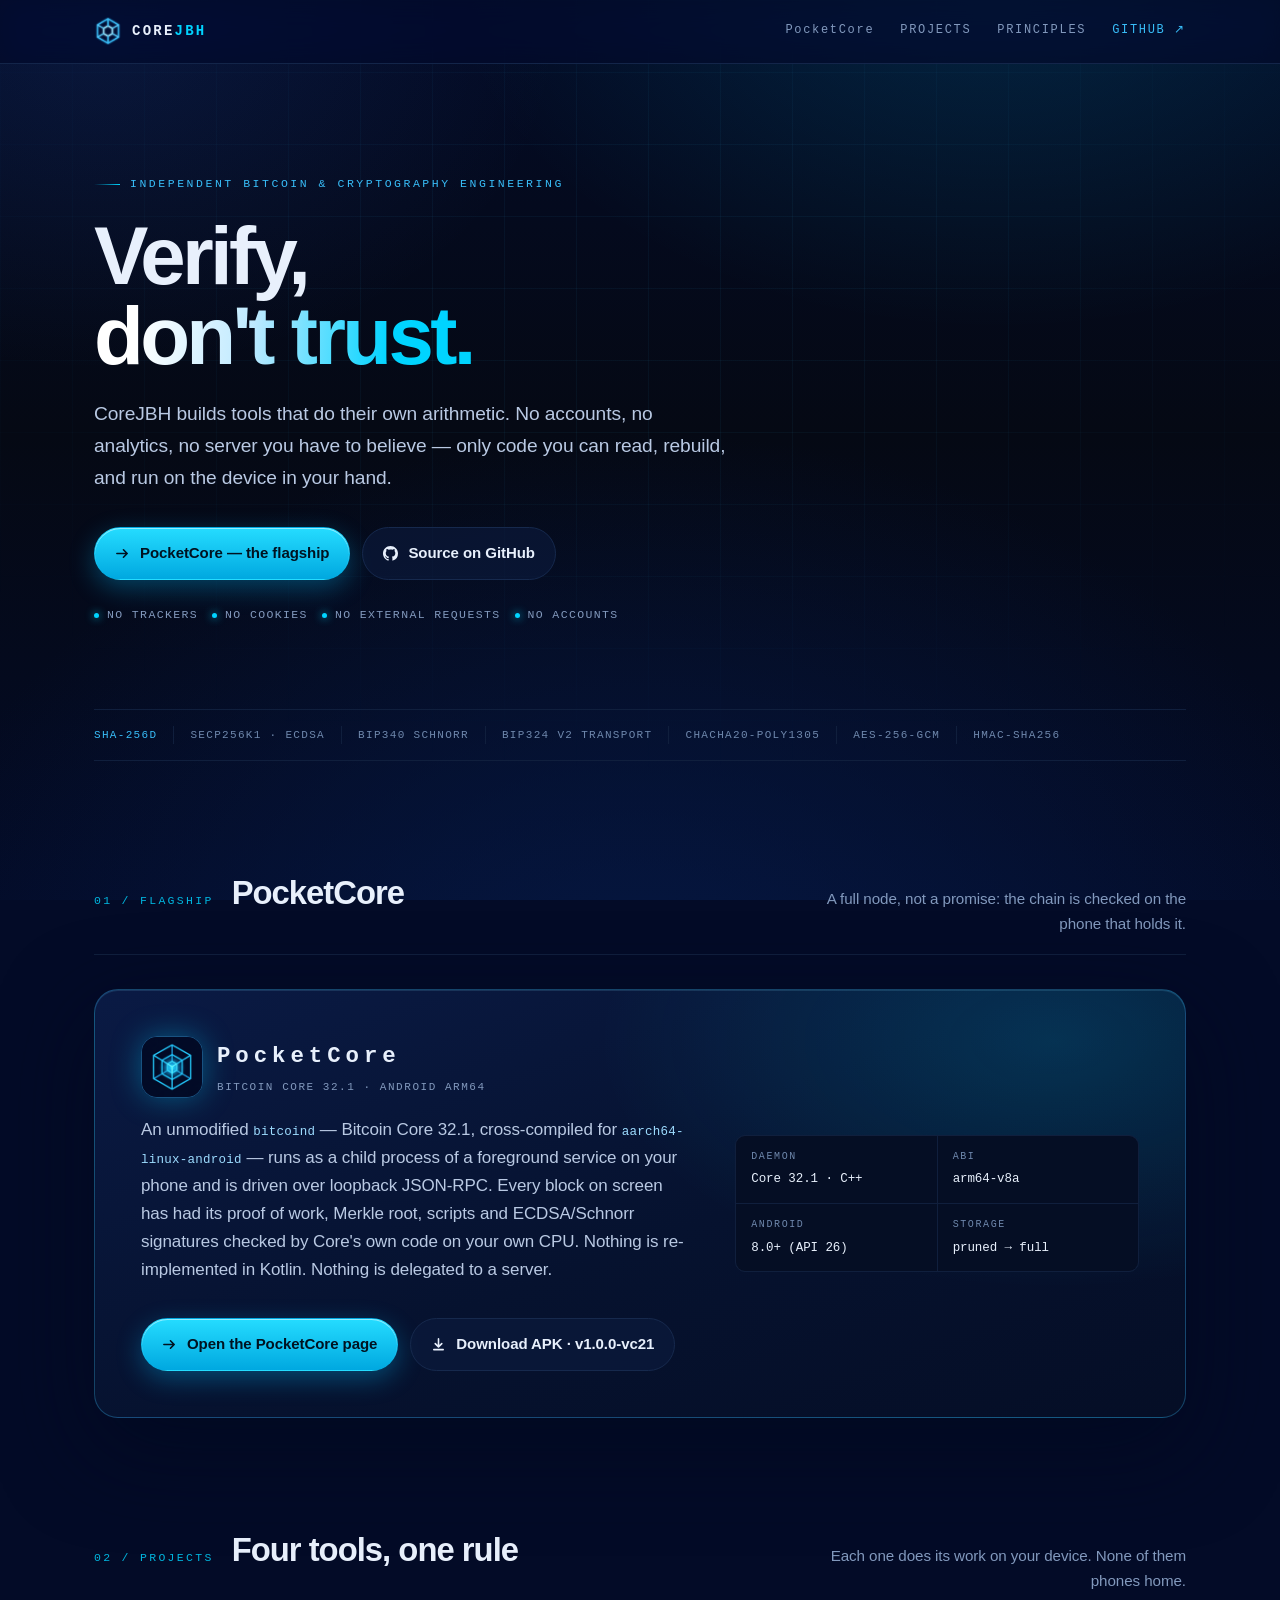
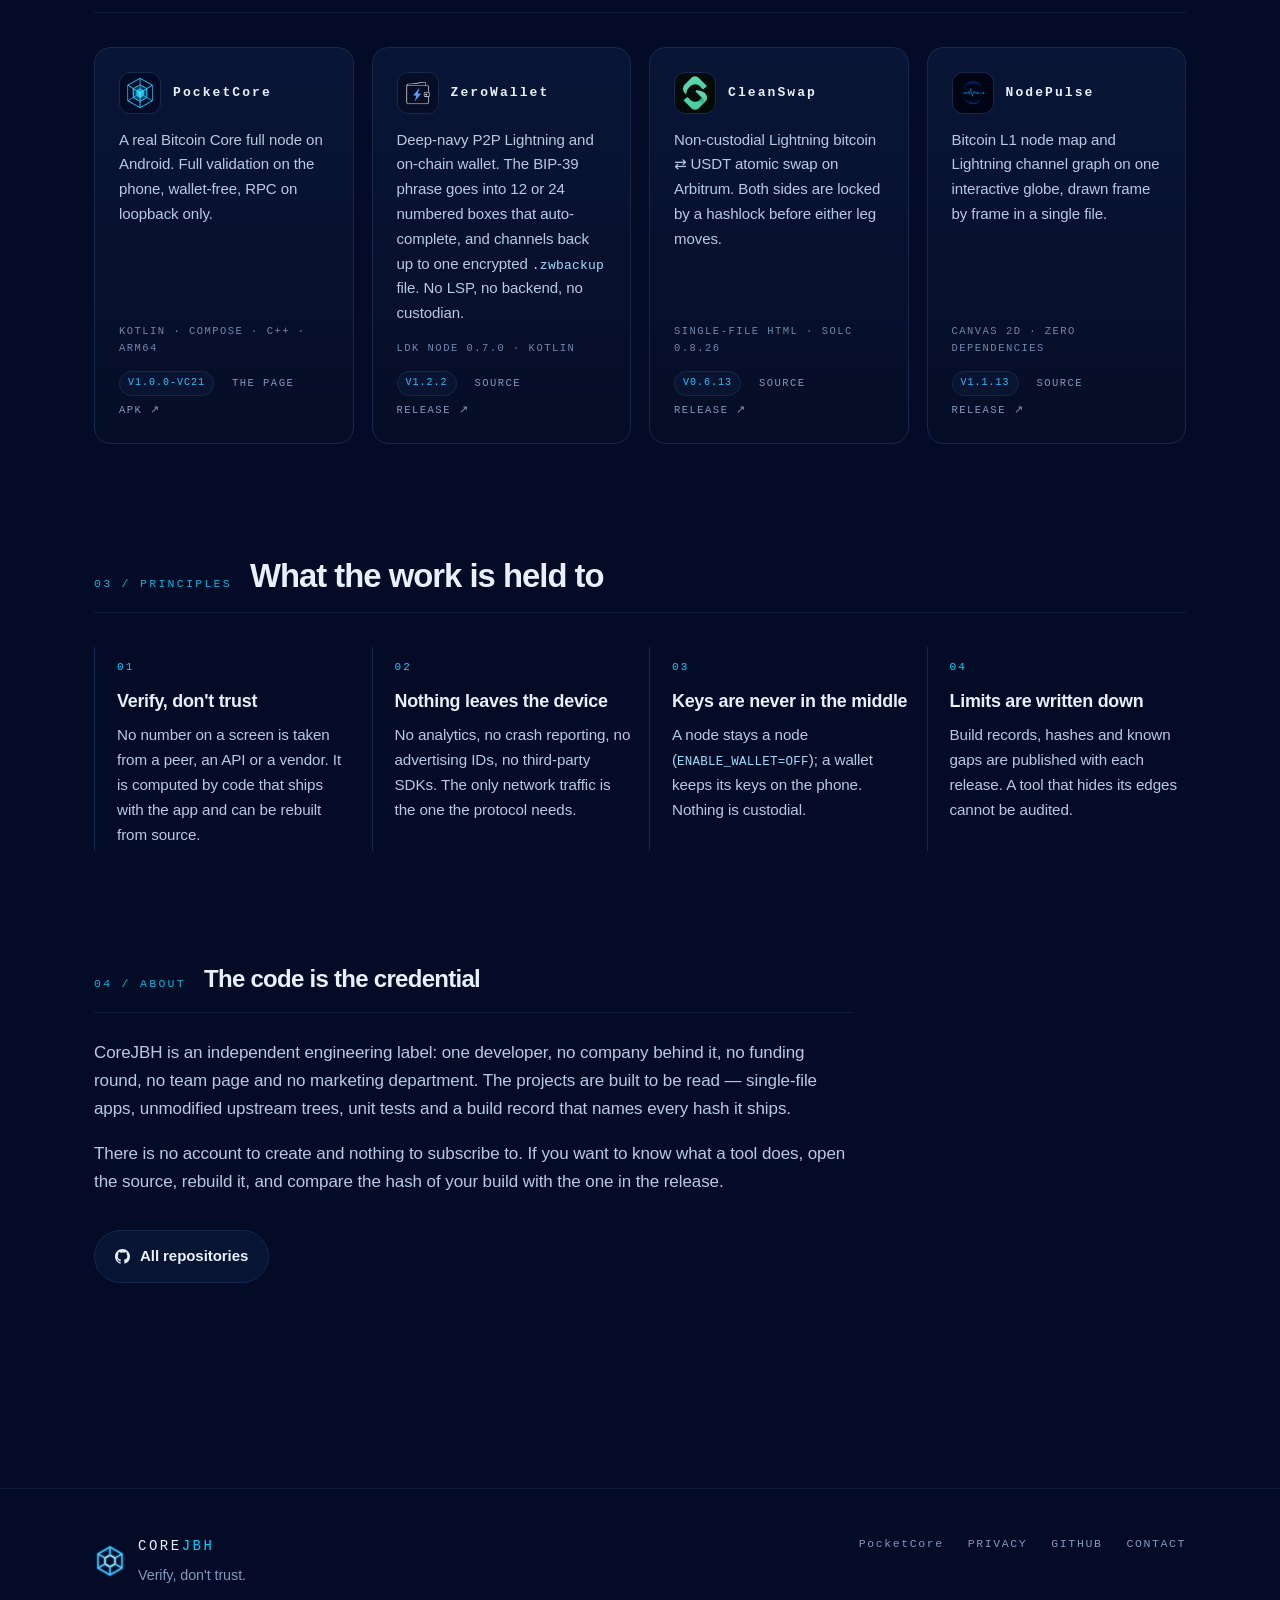
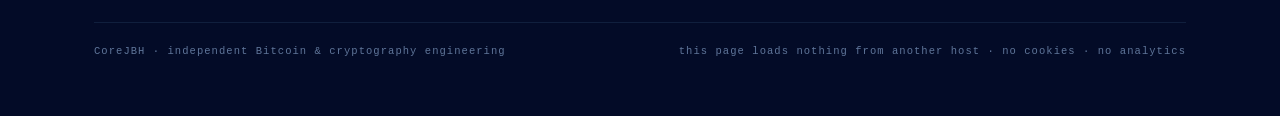
==== commit 1fd1c0cb: "ZeroWallet card: v1.2.2 is out" ====
--- a/index.html
+++ b/index.html
@@ -160,7 +160,7 @@
           <p class="desc">Deep-navy P2P Lightning and on-chain wallet. The BIP-39 phrase goes into 12 or 24 numbered boxes that auto-complete, and channels back up to one encrypted <code class="mono">.zwbackup</code> file. No LSP, no backend, no custodian.</p>
           <span class="meta">LDK Node 0.7.0 · Kotlin</span>
           <div class="card-links">
-            <span class="ver">v1.2.1</span>
+            <span class="ver">v1.2.2</span>
             <a href="https://github.com/CoreJBH/zerowallet" rel="noopener">Source</a>
             <a href="https://github.com/CoreJBH/zerowallet/releases/latest" rel="noopener">Release <span aria-hidden="true">&#8599;</span></a>
           </div>
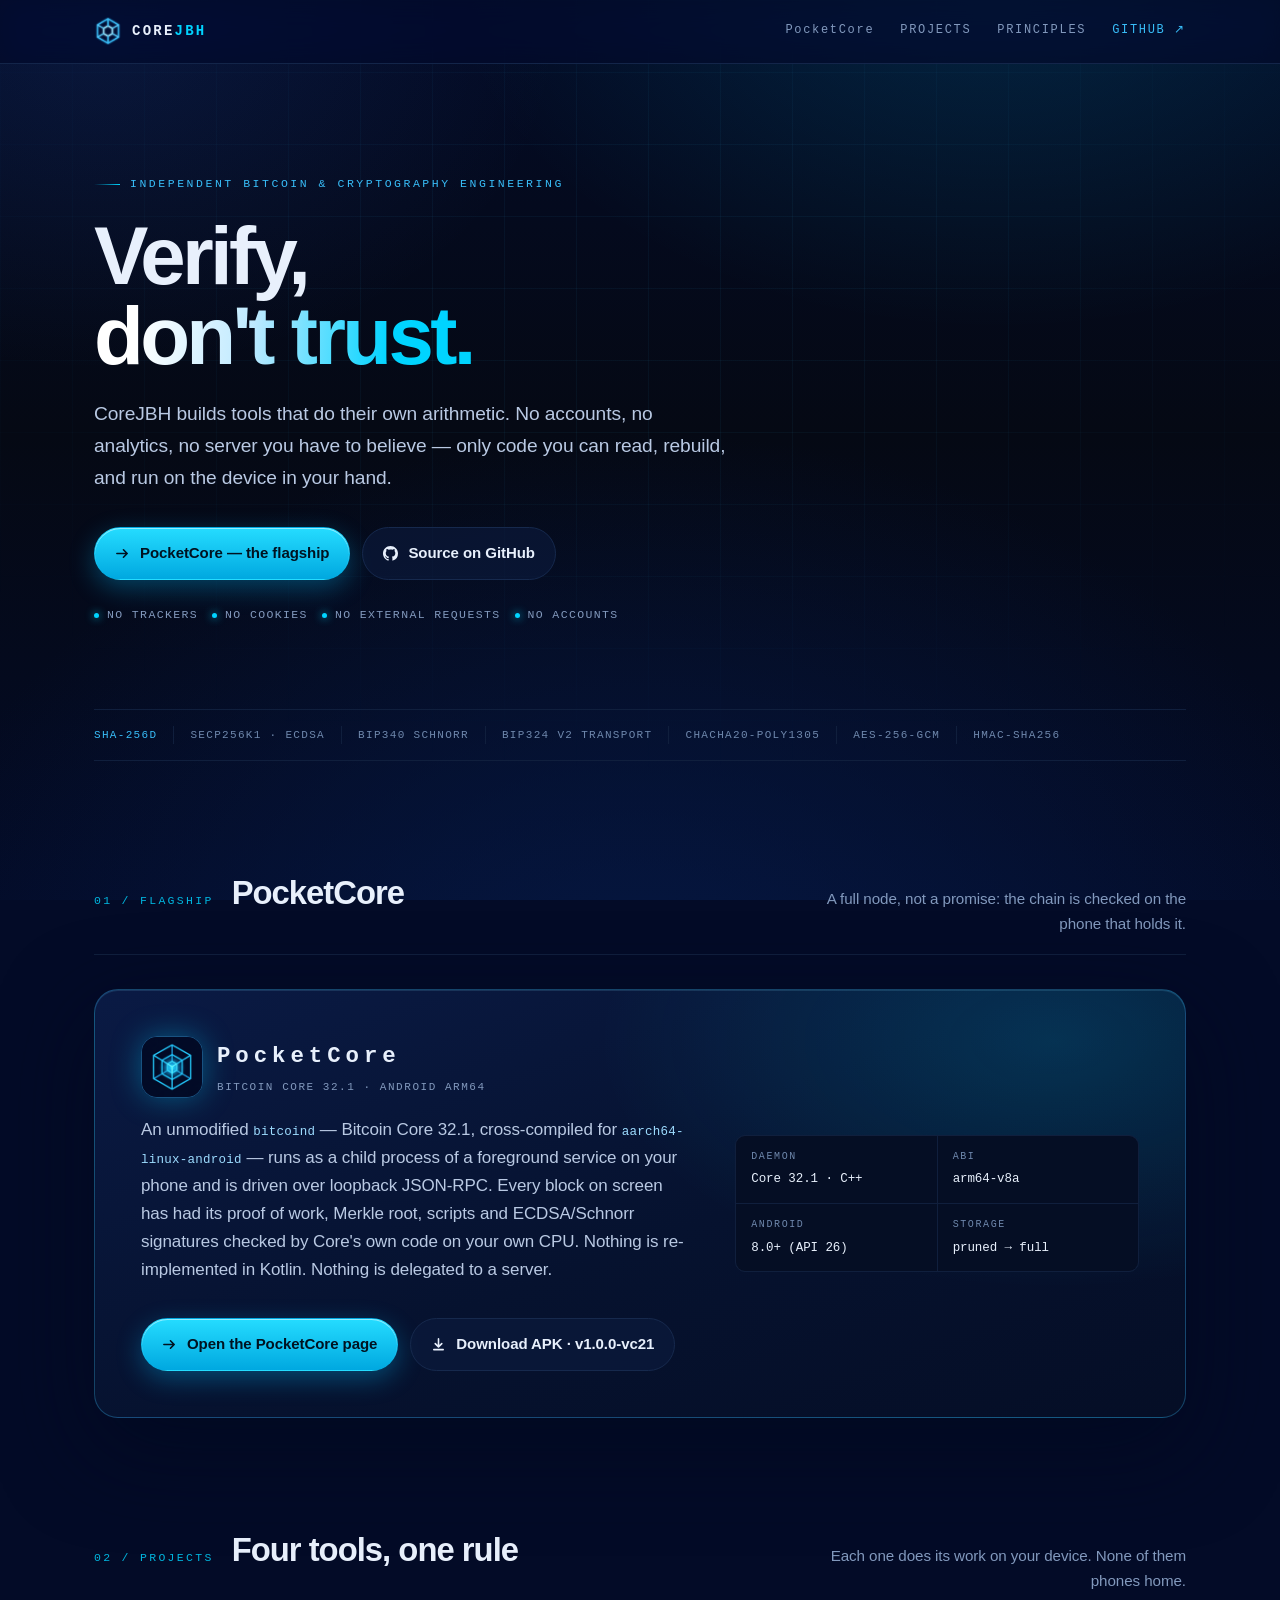
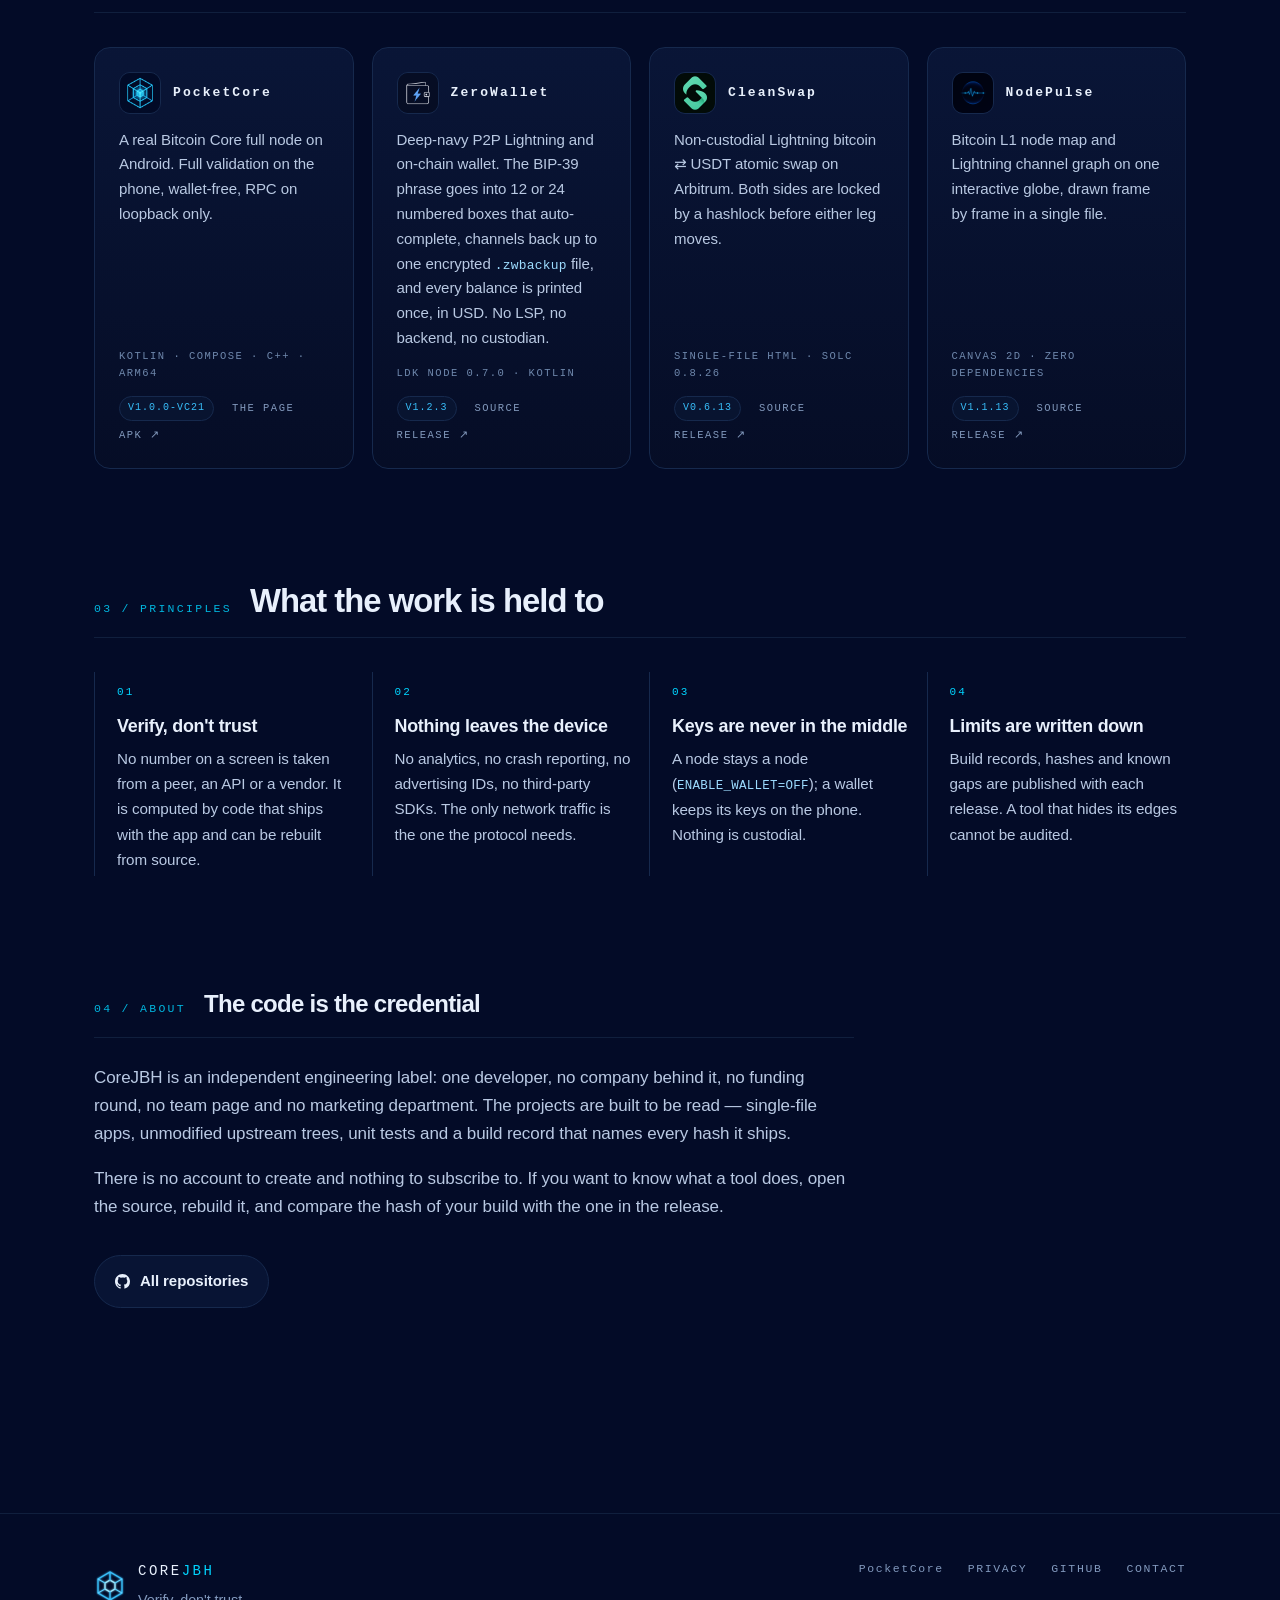
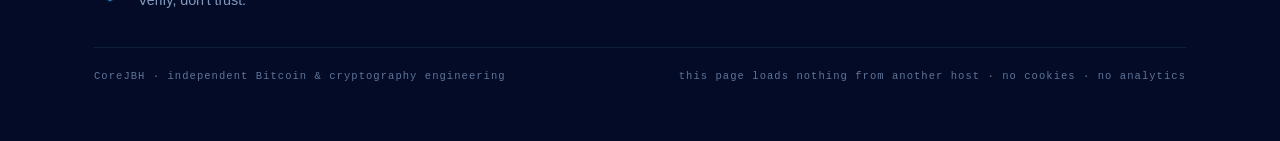
==== commit 3f164313: "ZeroWallet card: v1.2.3, and the one fiat figure it now prints The card listed 1.2.2, which the rele" ====
--- a/index.html
+++ b/index.html
@@ -157,10 +157,10 @@
             <img src="assets/img/icon-zerowallet.png?v=2026-11-22f" width="42" height="42" alt="" decoding="async">
             <a class="pname" href="https://github.com/CoreJBH/zerowallet" rel="noopener">ZeroWallet</a>
           </div>
-          <p class="desc">Deep-navy P2P Lightning and on-chain wallet. The BIP-39 phrase goes into 12 or 24 numbered boxes that auto-complete, and channels back up to one encrypted <code class="mono">.zwbackup</code> file. No LSP, no backend, no custodian.</p>
+          <p class="desc">Deep-navy P2P Lightning and on-chain wallet. The BIP-39 phrase goes into 12 or 24 numbered boxes that auto-complete, channels back up to one encrypted <code class="mono">.zwbackup</code> file, and every balance is printed once, in USD. No LSP, no backend, no custodian.</p>
           <span class="meta">LDK Node 0.7.0 · Kotlin</span>
           <div class="card-links">
-            <span class="ver">v1.2.2</span>
+            <span class="ver">v1.2.3</span>
             <a href="https://github.com/CoreJBH/zerowallet" rel="noopener">Source</a>
             <a href="https://github.com/CoreJBH/zerowallet/releases/latest" rel="noopener">Release <span aria-hidden="true">&#8599;</span></a>
           </div>
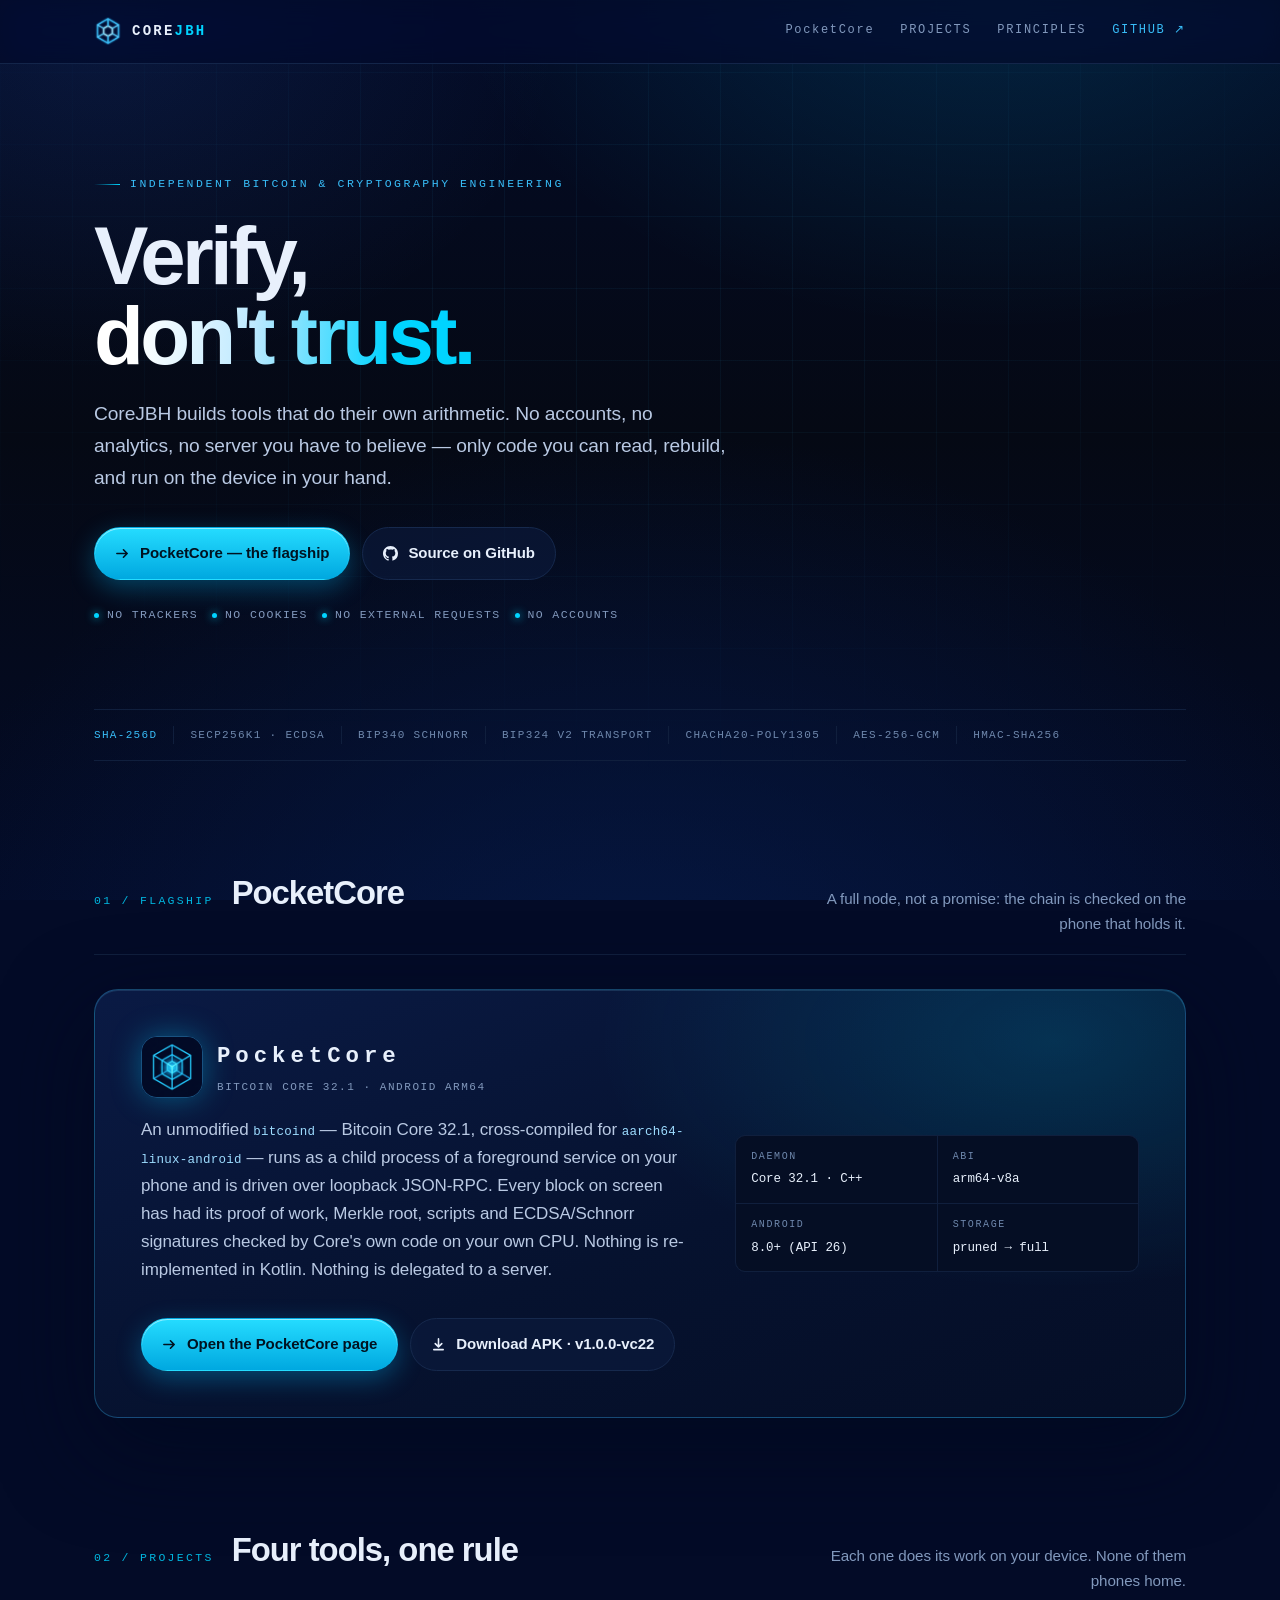
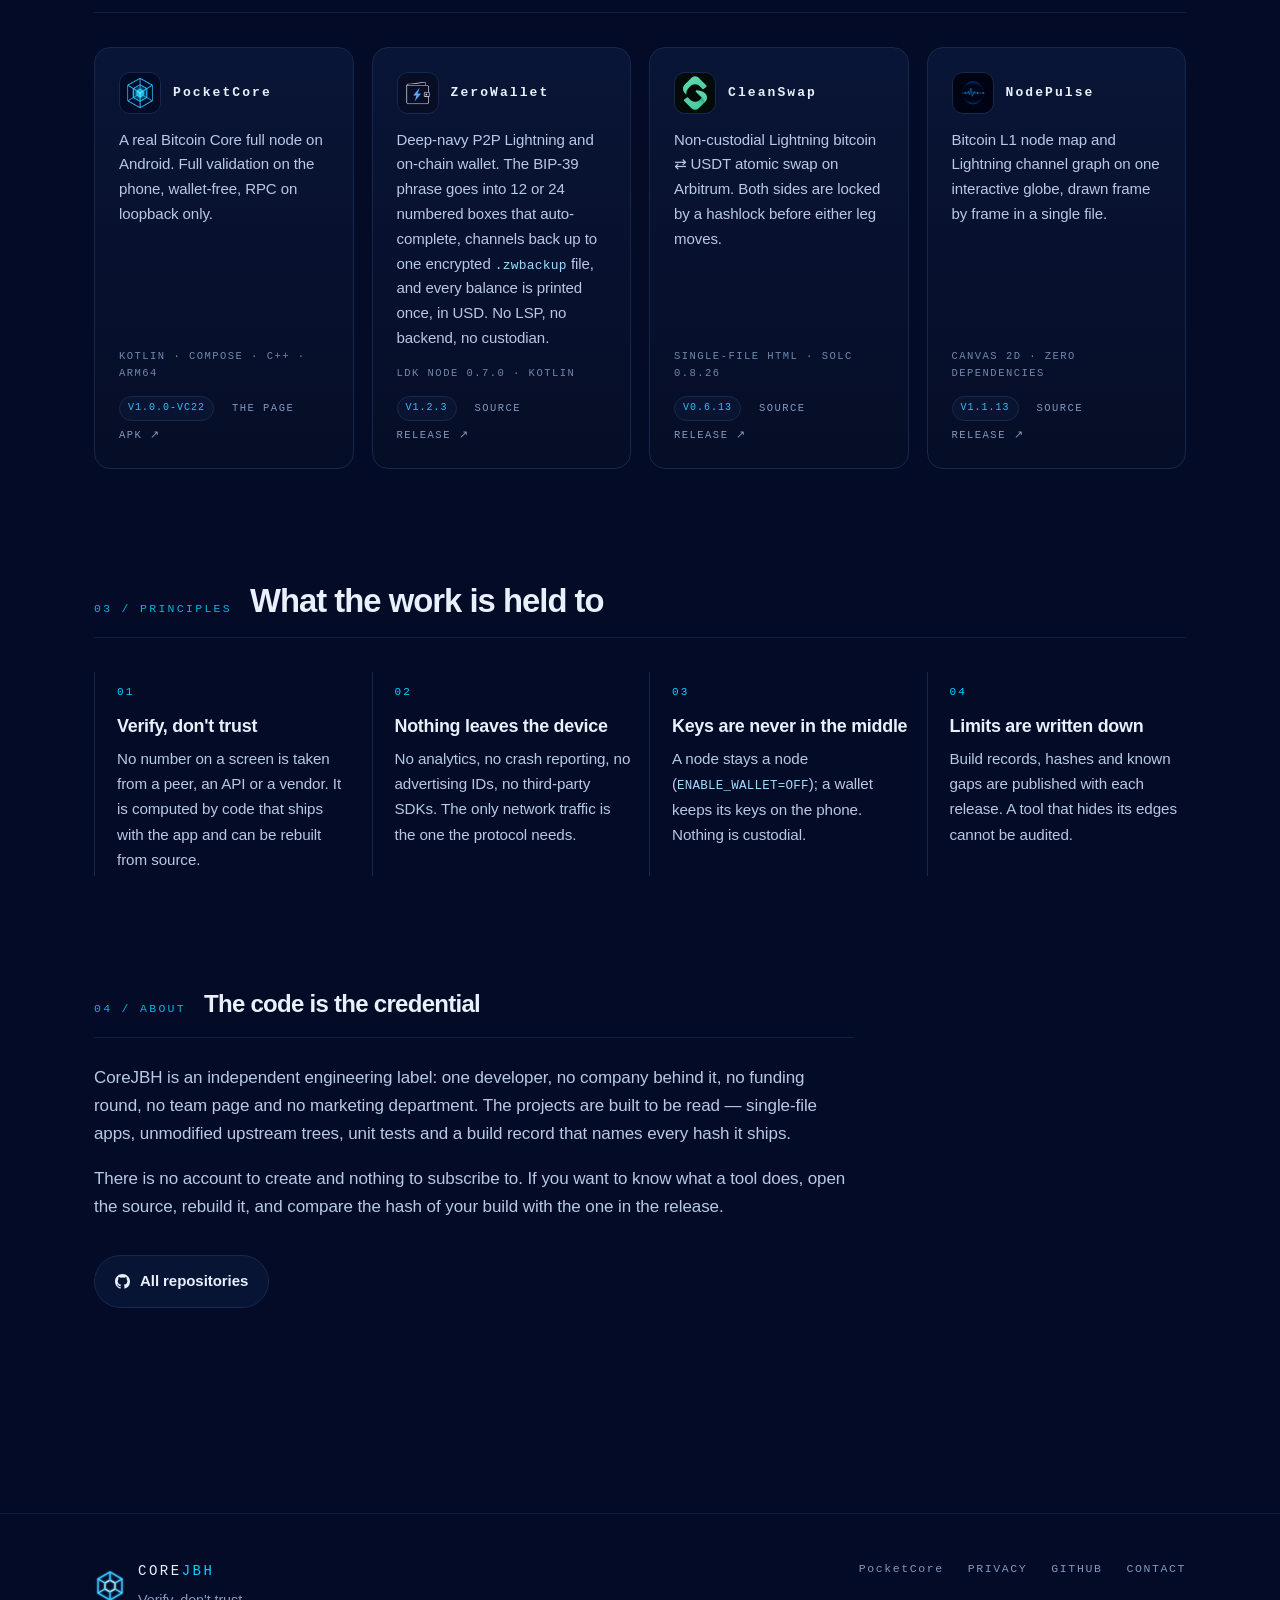
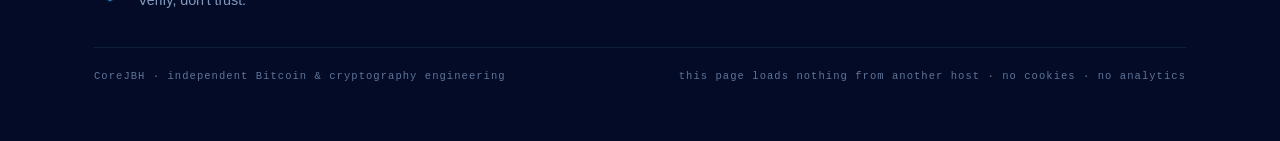
==== commit 5f0602c1: "PocketCore: v1.0.0-vc22 on the card, the hero button and the install page `releases/latest` now reso" ====
--- a/index.html
+++ b/index.html
@@ -112,9 +112,9 @@
               <svg viewBox="0 0 16 16" aria-hidden="true" fill="none" stroke="currentColor" stroke-width="1.7" stroke-linecap="round" stroke-linejoin="round"><path d="M2 8h11M9 4l4 4-4 4"/></svg>
               Open the PocketCore page
             </a>
-            <a class="btn btn-ghost" href="https://github.com/CoreJBH/pocketcore/releases/latest/download/pocketcore-1.0.0-release-v21.apk" rel="noopener">
+            <a class="btn btn-ghost" href="https://github.com/CoreJBH/pocketcore/releases/latest/download/pocketcore-1.0.0-release-vc22.apk" rel="noopener">
               <svg viewBox="0 0 16 16" aria-hidden="true" fill="none" stroke="currentColor" stroke-width="1.7" stroke-linecap="round" stroke-linejoin="round"><path d="M8 2v8M4.5 7 8 10.5 11.5 7M3 13.5h10"/></svg>
-              Download APK · v1.0.0-vc21
+              Download APK · v1.0.0-vc22
             </a>
           </div>
         </div>
@@ -146,9 +146,9 @@
           <p class="desc">A real Bitcoin Core full node on Android. Full validation on the phone, wallet-free, RPC on loopback only.</p>
           <span class="meta">Kotlin · Compose · C++ · arm64</span>
           <div class="card-links">
-            <span class="ver">v1.0.0-vc21</span>
+            <span class="ver">v1.0.0-vc22</span>
             <a href="pocketcore/">The page</a>
-            <a href="https://github.com/CoreJBH/pocketcore/releases/latest/download/pocketcore-1.0.0-release-v21.apk" rel="noopener">APK <span aria-hidden="true">&#8599;</span></a>
+            <a href="https://github.com/CoreJBH/pocketcore/releases/latest/download/pocketcore-1.0.0-release-vc22.apk" rel="noopener">APK <span aria-hidden="true">&#8599;</span></a>
           </div>
         </article>
 
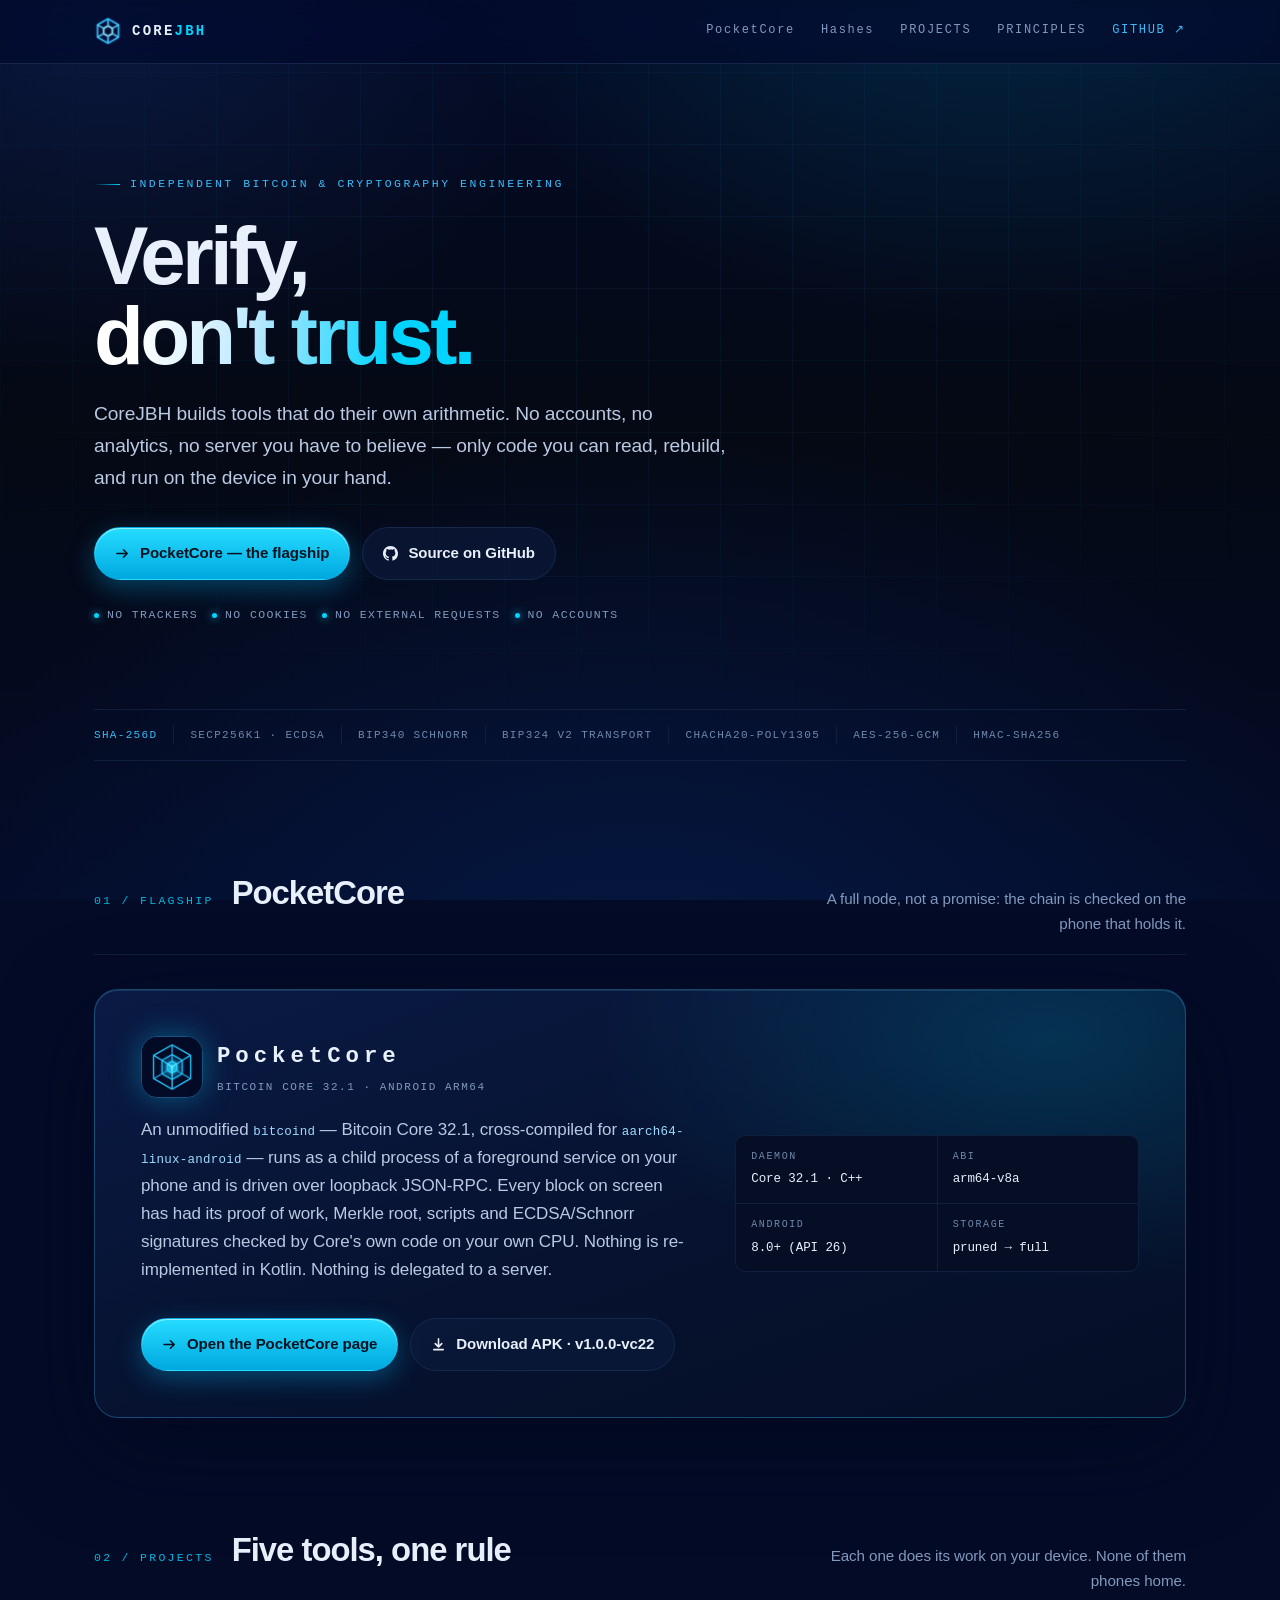
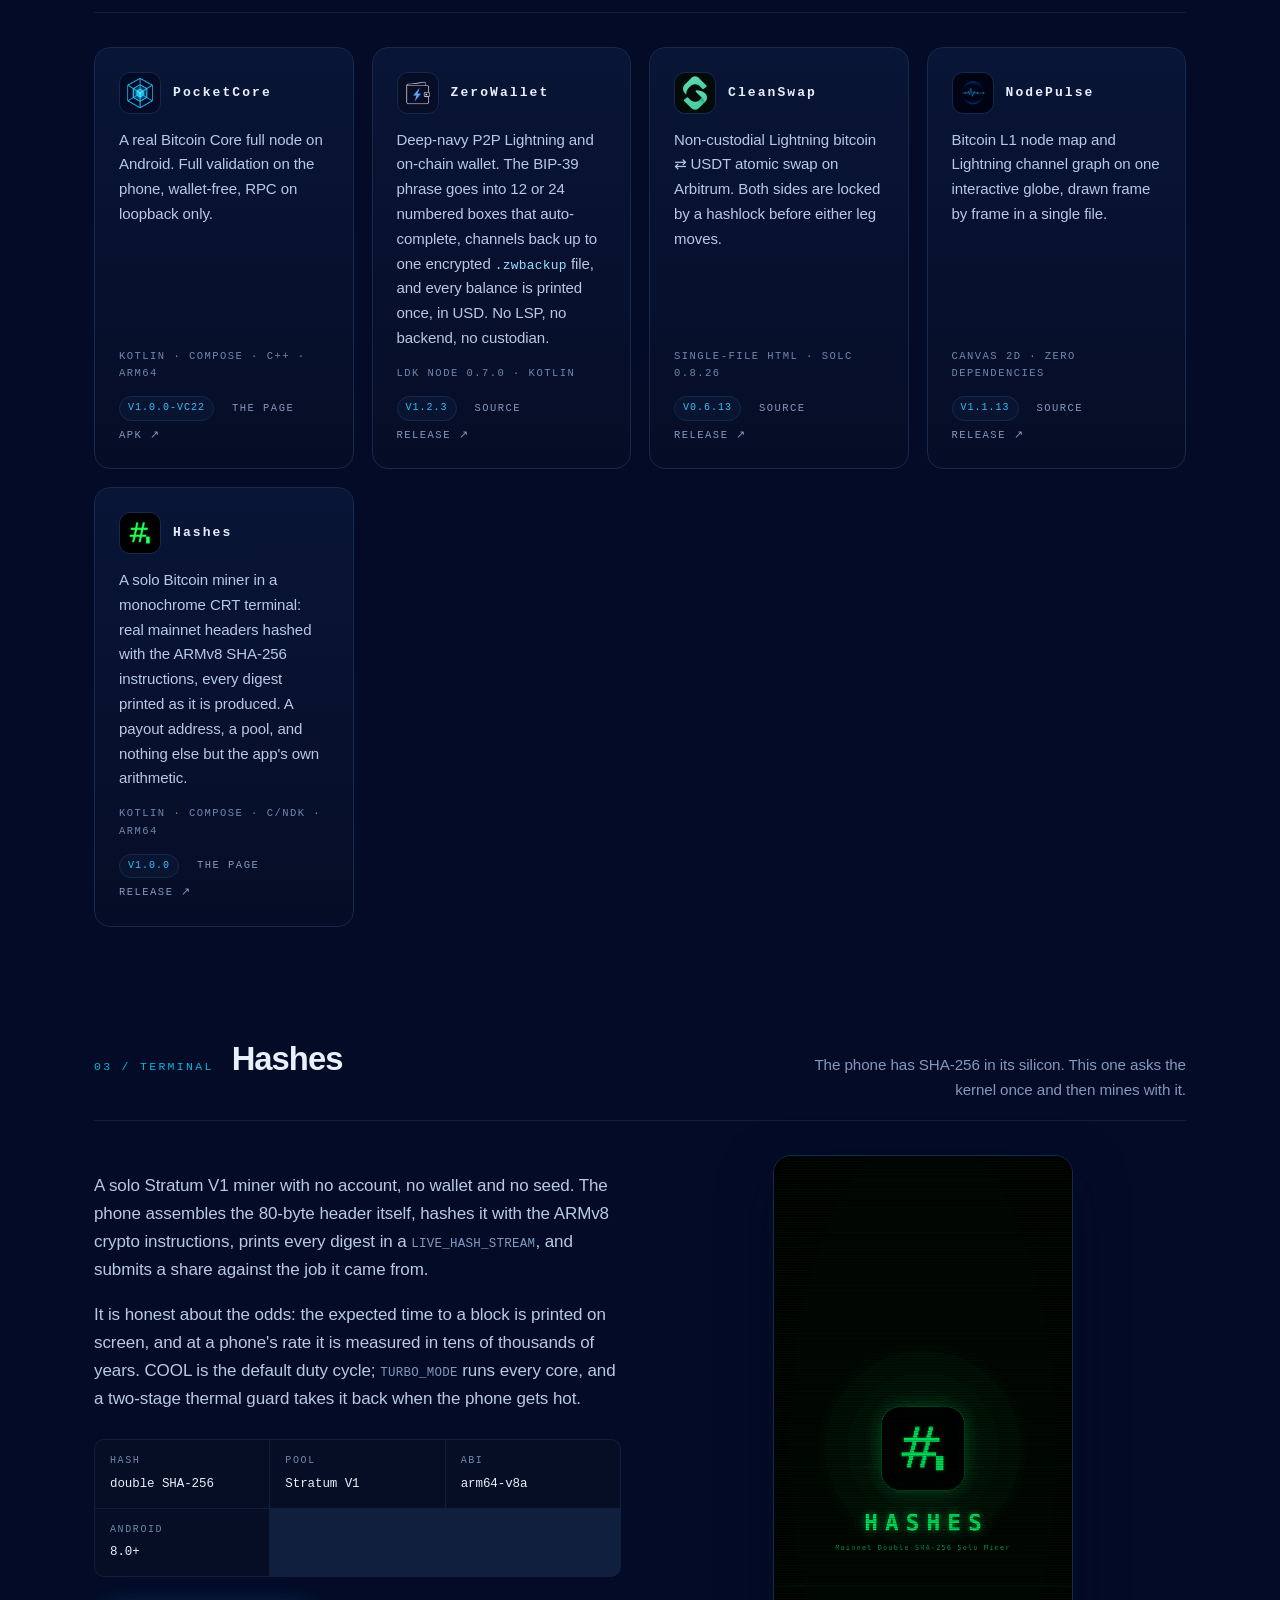
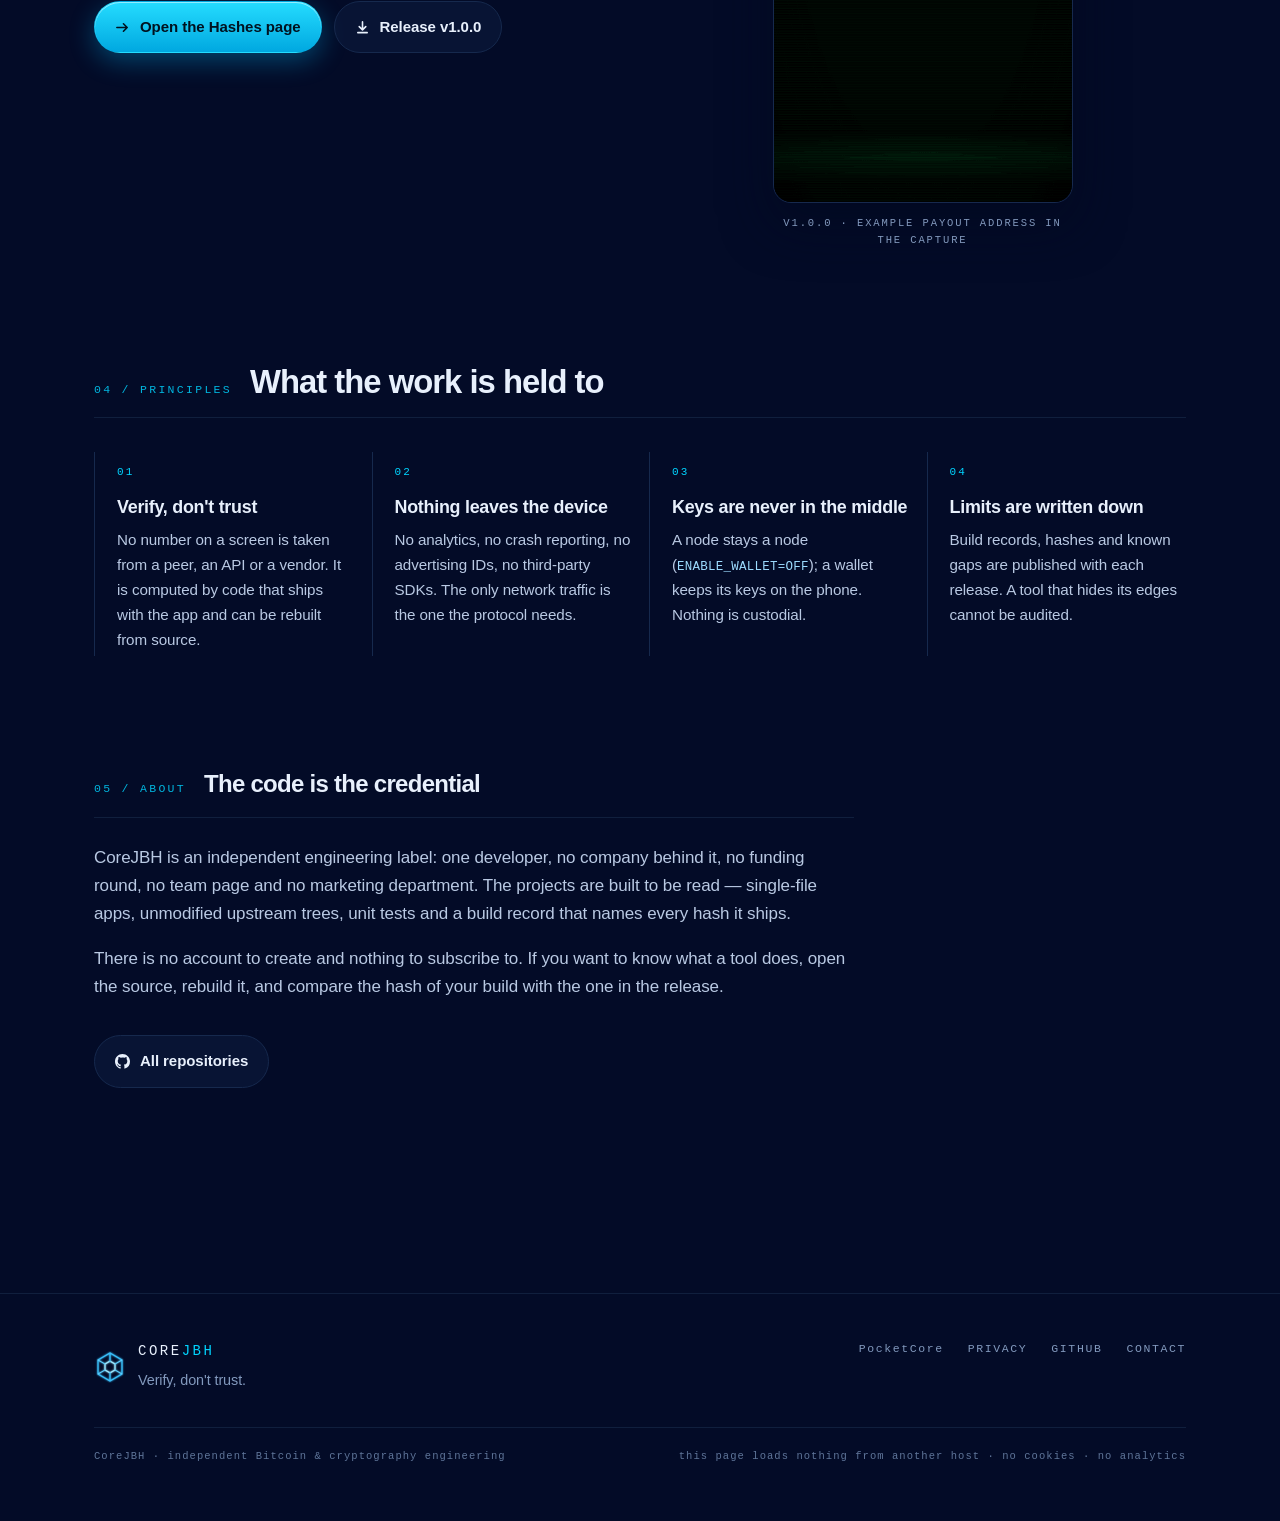
==== commit 31ecd161: "Hashes: v1.0.0 released, with the terminal capture and its page Adds a fifth project card, a 03 / TE" ====
--- a/index.html
+++ b/index.html
@@ -4,7 +4,7 @@
 <meta charset="utf-8">
 <meta name="viewport" content="width=device-width, initial-scale=1">
 <title>CoreJBH — Verify, don't trust</title>
-<meta name="description" content="CoreJBH is independent Bitcoin and cryptography engineering: PocketCore, a real Bitcoin Core full node for Android, plus ZeroWallet, CleanSwap and NodePulse. No accounts, no telemetry, no servers you have to trust.">
+<meta name="description" content="CoreJBH is independent Bitcoin and cryptography engineering: PocketCore, a real Bitcoin Core full node for Android, Hashes, a solo miner with a CRT terminal, plus ZeroWallet, CleanSwap and NodePulse. No accounts, no telemetry, no servers you have to trust.">
 <meta name="author" content="CoreJBH">
 <meta name="theme-color" content="#030B27">
 <meta name="color-scheme" content="dark">
@@ -38,6 +38,7 @@
     </a>
     <nav class="site-nav" aria-label="Main">
       <a href="#flagship"><span class="nm">PocketCore</span></a>
+      <a href="#hashes"><span class="nm">Hashes</span></a>
       <a href="#projects">Projects</a>
       <a href="#principles" class="opt">Principles</a>
       <a class="gh" href="https://github.com/CoreJBH" rel="noopener">GitHub &#8599;</a>
@@ -133,7 +134,7 @@
     <div class="wrap">
       <div class="sec-head">
         <span class="idx">02 / PROJECTS</span>
-        <h2>Four tools, one rule</h2>
+        <h2>Five tools, one rule</h2>
         <p>Each one does its work on your device. None of them phones home.</p>
       </div>
 
@@ -193,6 +194,67 @@
             <a href="https://github.com/CoreJBH/nodepulse/releases/latest" rel="noopener">Release <span aria-hidden="true">&#8599;</span></a>
           </div>
         </article>
+        <article class="card proj reveal">
+          <div class="top">
+            <img src="assets/img/icon-hashes.png?v=2026-11-28a" width="42" height="42" alt="" decoding="async">
+            <a class="pname" href="hashes/">Hashes</a>
+          </div>
+          <p class="desc">A solo Bitcoin miner in a monochrome CRT terminal: real mainnet headers hashed with the ARMv8 SHA-256 instructions, every digest printed as it is produced. A payout address, a pool, and nothing else but the app's own arithmetic.</p>
+          <span class="meta">Kotlin · Compose · C/NDK · arm64</span>
+          <div class="card-links">
+            <span class="ver">v1.0.0</span>
+            <a href="hashes/">The page</a>
+            <a href="https://github.com/CoreJBH/hashes/releases/latest" rel="noopener">Release <span aria-hidden="true">&#8599;</span></a>
+          </div>
+        </article>
+
+      </div>
+    </div>
+  </section>
+
+  <section class="sec" id="hashes">
+    <div class="wrap">
+      <div class="sec-head">
+        <span class="idx">03 / TERMINAL</span>
+        <h2>Hashes</h2>
+        <p>The phone has SHA-256 in its silicon. This one asks the kernel once and then mines with it.</p>
+      </div>
+
+      <div class="two-col">
+        <div>
+          <p style="color:var(--ink-dim)">A solo Stratum V1 miner with no account, no wallet and no seed. The phone
+            assembles the 80-byte header itself, hashes it with the ARMv8 crypto instructions, prints every digest in a
+            <code class="mono">LIVE_HASH_STREAM</code>, and submits a share against the job it came from.</p>
+          <p style="color:var(--ink-dim)">It is honest about the odds: the expected time to a block is printed on
+            screen, and at a phone's rate it is measured in tens of thousands of years. COOL is the default duty
+            cycle; <code class="mono">TURBO_MODE</code> runs every core, and a two-stage thermal guard takes it back
+            when the phone gets hot.</p>
+
+          <dl class="facts">
+            <div><dt>hash</dt><dd>double SHA-256</dd></div>
+            <div><dt>pool</dt><dd>Stratum V1</dd></div>
+            <div><dt>ABI</dt><dd>arm64-v8a</dd></div>
+            <div><dt>Android</dt><dd>8.0+</dd></div>
+          </dl>
+
+          <div class="actions" style="margin-top:24px">
+            <a class="btn btn-primary" href="hashes/">
+              <svg viewBox="0 0 16 16" aria-hidden="true" fill="none" stroke="currentColor" stroke-width="1.7" stroke-linecap="round" stroke-linejoin="round"><path d="M2 8h11M9 4l4 4-4 4"/></svg>
+              Open the Hashes page
+            </a>
+            <a class="btn btn-ghost" href="https://github.com/CoreJBH/hashes/releases/latest" rel="noopener">
+              <svg viewBox="0 0 16 16" aria-hidden="true" fill="none" stroke="currentColor" stroke-width="1.7" stroke-linecap="round" stroke-linejoin="round"><path d="M8 2v8M4.5 7 8 10.5 11.5 7M3 13.5h10"/></svg>
+              Release v1.0.0
+            </a>
+          </div>
+        </div>
+
+        <div class="shots" style="grid-template-columns:minmax(0,1fr);justify-items:center">
+          <figure class="shot reveal" style="max-width:300px">
+            <img src="assets/img/hashes-demo.gif" width="540" height="1170" alt="The Hashes splash screen settles on its glow and the terminal opens: the live hash stream scrolls while the worker meter, hash rate and event log move" loading="lazy" decoding="async">
+            <figcaption>v1.0.0 · example payout address in the capture</figcaption>
+          </figure>
+        </div>
       </div>
     </div>
   </section>
@@ -200,7 +262,7 @@
   <section class="sec" id="principles">
     <div class="wrap">
       <div class="sec-head">
-        <span class="idx">03 / PRINCIPLES</span>
+        <span class="idx">04 / PRINCIPLES</span>
         <h2>What the work is held to</h2>
       </div>
       <div class="principles">
@@ -232,7 +294,7 @@
     <div class="wrap about">
       <div>
         <div class="sec-head" style="margin-bottom:26px">
-          <span class="idx">04 / ABOUT</span>
+          <span class="idx">05 / ABOUT</span>
           <h2 style="font-size:1.5rem">The code is the credential</h2>
         </div>
         <p>CoreJBH is an independent engineering label: one developer, no company behind it, no funding round,
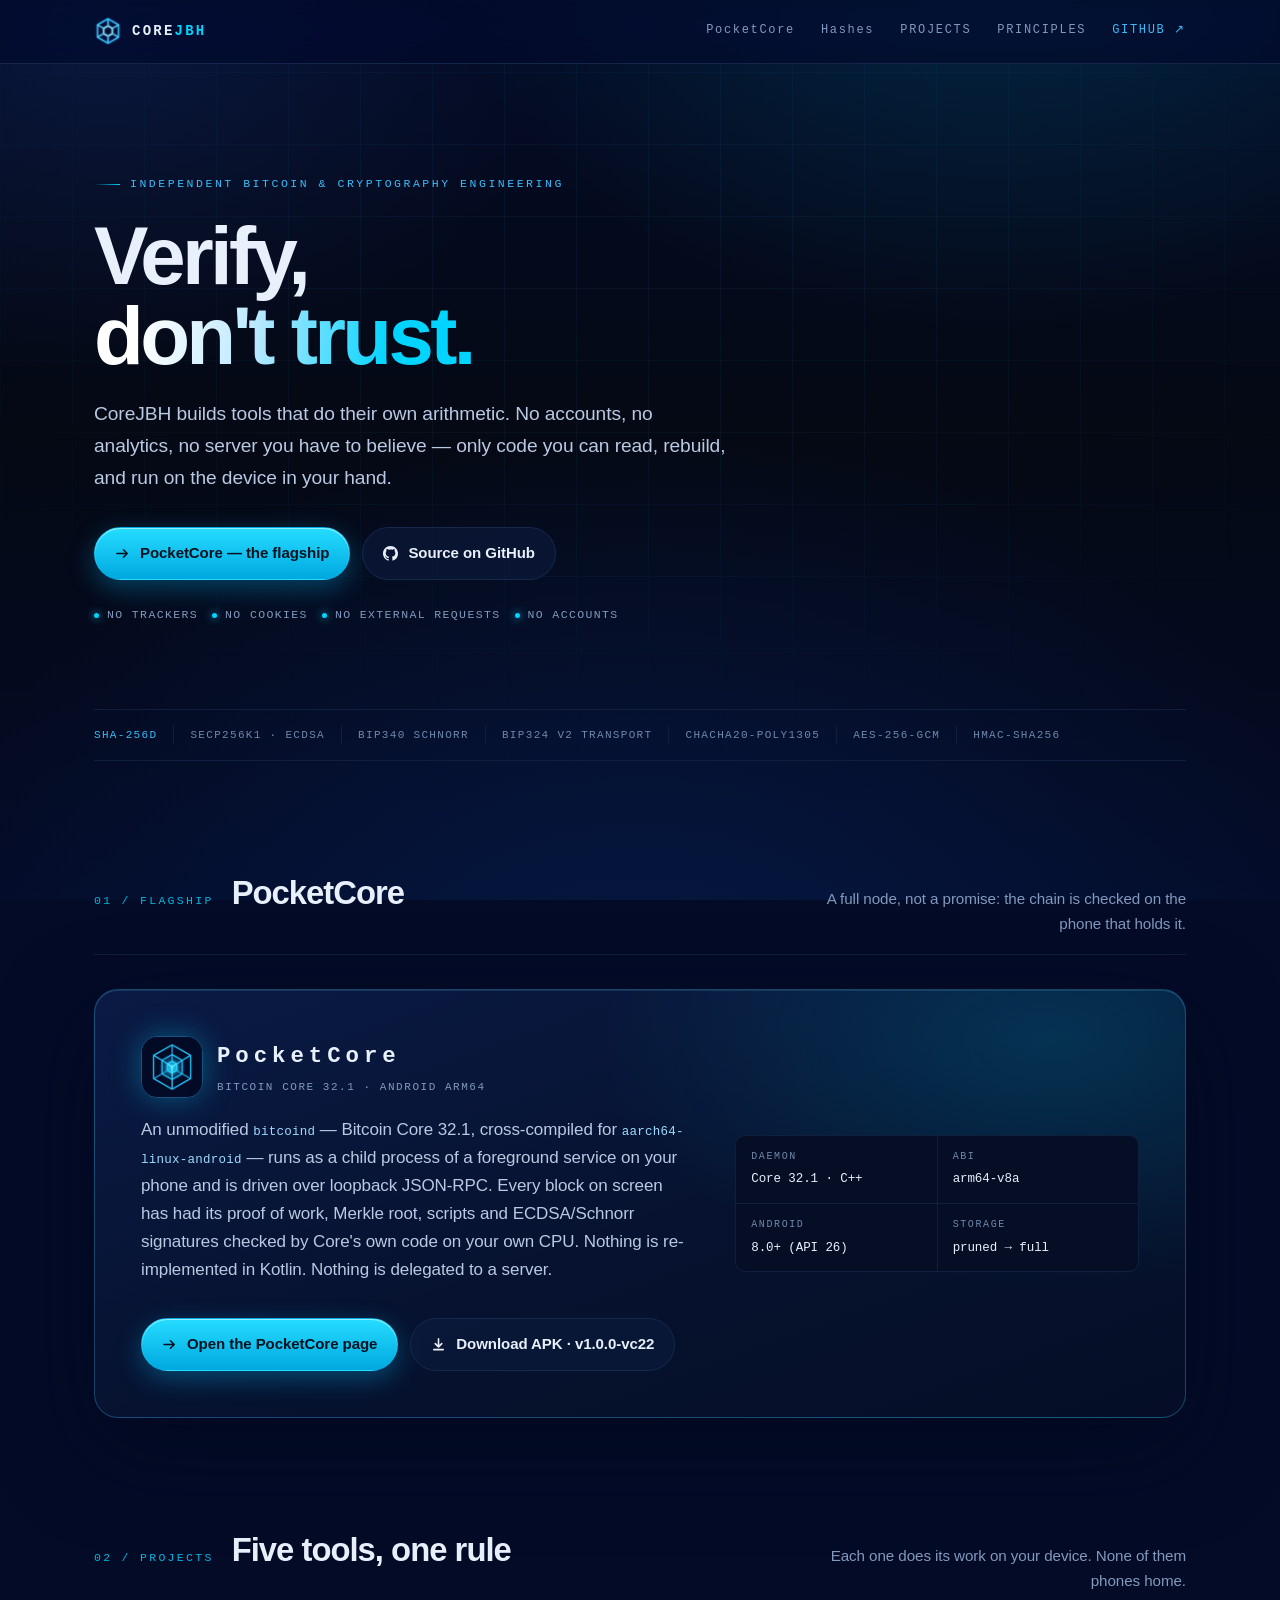
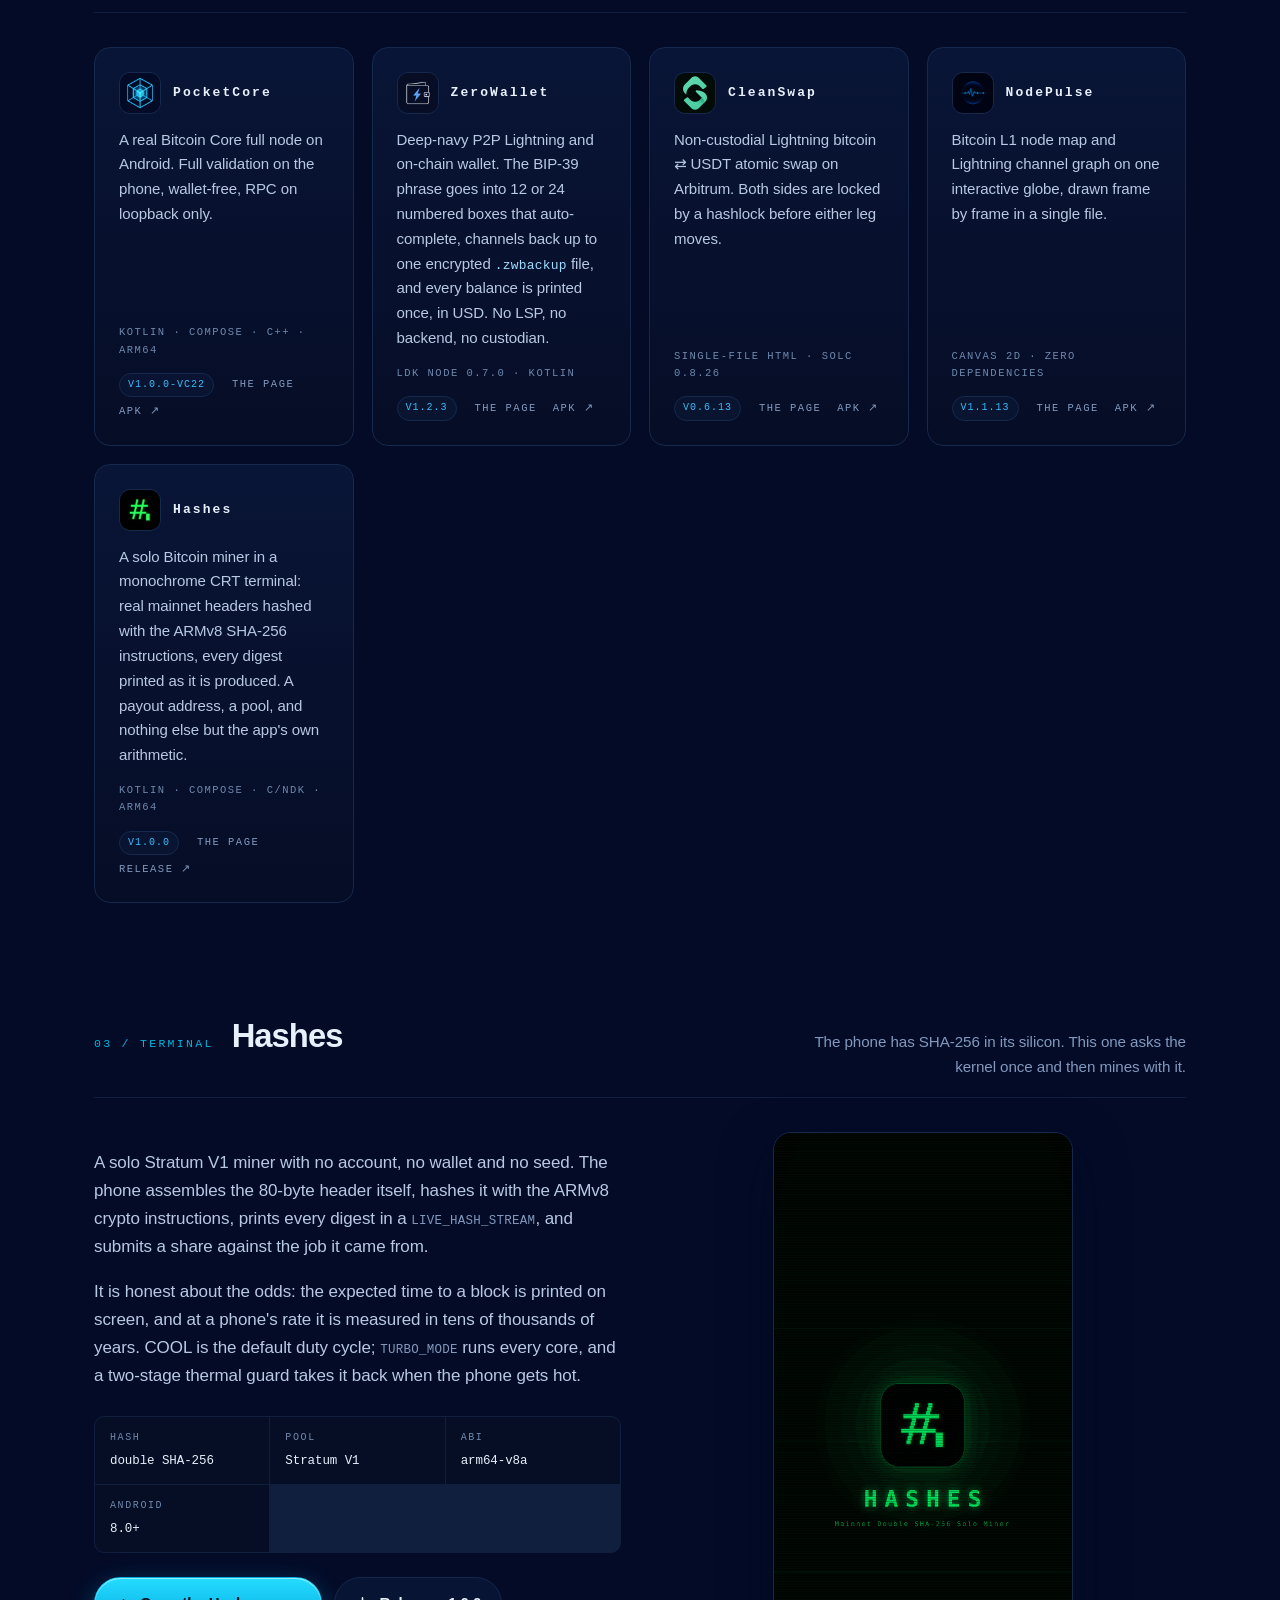
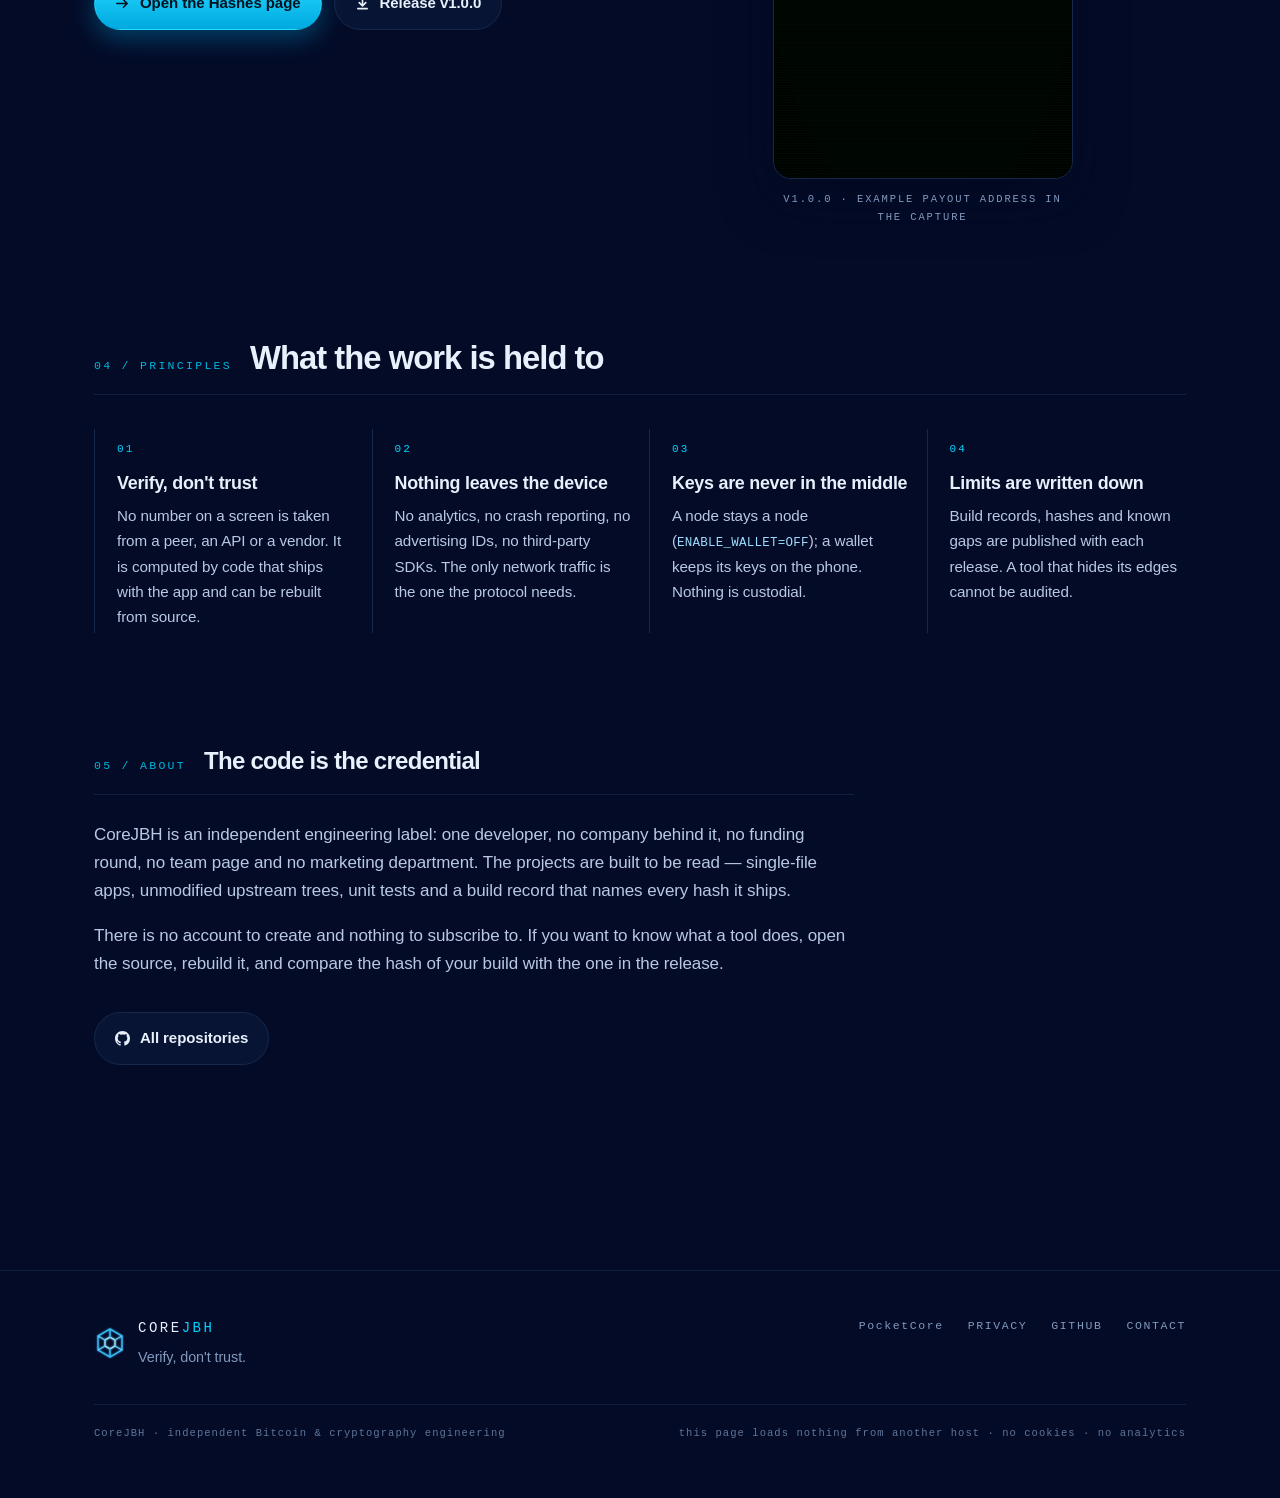
==== commit 95253bc8: "Pages for ZeroWallet, CleanSwap and NodePulse: the four apps now each have one Hashes and PocketCore" ====
--- a/index.html
+++ b/index.html
@@ -39,8 +39,7 @@
     <nav class="site-nav" aria-label="Main">
       <a href="#flagship"><span class="nm">PocketCore</span></a>
       <a href="#hashes"><span class="nm">Hashes</span></a>
-      <a href="#projects">Projects</a>
-      <a href="#principles" class="opt">Principles</a>
+      <a href="#projects">Projects</a>      <a href="#principles" class="opt">Principles</a>
       <a class="gh" href="https://github.com/CoreJBH" rel="noopener">GitHub &#8599;</a>
     </nav>
   </div>
@@ -156,42 +155,42 @@
         <article class="card proj reveal">
           <div class="top">
             <img src="assets/img/icon-zerowallet.png?v=2026-11-22f" width="42" height="42" alt="" decoding="async">
-            <a class="pname" href="https://github.com/CoreJBH/zerowallet" rel="noopener">ZeroWallet</a>
+            <a class="pname" href="zerowallet/">ZeroWallet</a>
           </div>
           <p class="desc">Deep-navy P2P Lightning and on-chain wallet. The BIP-39 phrase goes into 12 or 24 numbered boxes that auto-complete, channels back up to one encrypted <code class="mono">.zwbackup</code> file, and every balance is printed once, in USD. No LSP, no backend, no custodian.</p>
           <span class="meta">LDK Node 0.7.0 · Kotlin</span>
           <div class="card-links">
             <span class="ver">v1.2.3</span>
-            <a href="https://github.com/CoreJBH/zerowallet" rel="noopener">Source</a>
-            <a href="https://github.com/CoreJBH/zerowallet/releases/latest" rel="noopener">Release <span aria-hidden="true">&#8599;</span></a>
+            <a href="zerowallet/">The page</a>
+            <a href="https://github.com/CoreJBH/zerowallet/releases/latest/download/zerowallet-1.2.3-release.apk" rel="noopener">APK <span aria-hidden="true">&#8599;</span></a>
           </div>
         </article>
 
         <article class="card proj reveal">
           <div class="top">
             <img src="assets/img/icon-cleanswap.png?v=2026-11-22f" width="42" height="42" alt="" decoding="async">
-            <a class="pname" href="https://github.com/CoreJBH/cleanswap" rel="noopener">CleanSwap</a>
+            <a class="pname" href="cleanswap/">CleanSwap</a>
           </div>
           <p class="desc">Non-custodial Lightning bitcoin ⇄ USDT atomic swap on Arbitrum. Both sides are locked by a hashlock before either leg moves.</p>
           <span class="meta">single-file HTML · solc 0.8.26</span>
           <div class="card-links">
             <span class="ver">v0.6.13</span>
-            <a href="https://github.com/CoreJBH/cleanswap" rel="noopener">Source</a>
-            <a href="https://github.com/CoreJBH/cleanswap/releases/latest" rel="noopener">Release <span aria-hidden="true">&#8599;</span></a>
+            <a href="cleanswap/">The page</a>
+            <a href="https://github.com/CoreJBH/cleanswap/releases/latest/download/cleanswap.apk" rel="noopener">APK <span aria-hidden="true">&#8599;</span></a>
           </div>
         </article>
 
         <article class="card proj reveal">
           <div class="top">
             <img src="assets/img/icon-nodepulse.png?v=2026-11-22f" width="42" height="42" alt="" decoding="async">
-            <a class="pname" href="https://github.com/CoreJBH/nodepulse" rel="noopener">NodePulse</a>
+            <a class="pname" href="nodepulse/">NodePulse</a>
           </div>
           <p class="desc">Bitcoin L1 node map and Lightning channel graph on one interactive globe, drawn frame by frame in a single file.</p>
           <span class="meta">Canvas 2D · zero dependencies</span>
           <div class="card-links">
             <span class="ver">v1.1.13</span>
-            <a href="https://github.com/CoreJBH/nodepulse" rel="noopener">Source</a>
-            <a href="https://github.com/CoreJBH/nodepulse/releases/latest" rel="noopener">Release <span aria-hidden="true">&#8599;</span></a>
+            <a href="nodepulse/">The page</a>
+            <a href="https://github.com/CoreJBH/nodepulse/releases/latest/download/nodepulse-1.1.13-release.apk" rel="noopener">APK <span aria-hidden="true">&#8599;</span></a>
           </div>
         </article>
         <article class="card proj reveal">
--- a/assets/css/site.css
+++ b/assets/css/site.css
@@ -808,6 +808,26 @@
   place-items: center;
 }
 
+/* an app page carries the app's own mark beside its wordmark */
+.mark-row {
+  display: flex;
+  align-items: center;
+  gap: clamp(14px, 2.4vw, 22px);
+  flex-wrap: wrap;
+}
+.mark-row .app-icon {
+  width: 76px;
+  height: 76px;
+  flex: none;
+  border-radius: 19px;
+  border: 1px solid rgba(56, 189, 248, 0.35);
+  box-shadow: 0 0 40px rgba(0, 212, 255, 0.34), 0 10px 30px rgba(0, 8, 30, 0.6);
+}
+@media (max-width: 560px) {
+  .mark-row .app-icon { width: 56px; height: 56px; border-radius: 15px; }
+  .mark-row .wordmark { letter-spacing: 0.1em; }
+}
+
 /* screenshots */
 .shots {
   display: grid;
@@ -845,6 +865,10 @@
   color: var(--muted);
   text-align: center;
 }
+.shots.two { grid-template-columns: repeat(2, minmax(0, 1fr)); }
+@media (max-width: 720px) { .shots.two { grid-template-columns: minmax(0, 1fr); } }
+.shot-demo { max-width: 340px; }
+.shot-demo img { box-shadow: 0 24px 60px rgba(0, 8, 30, 0.7); }
 
 /* verify block */
 .verify {
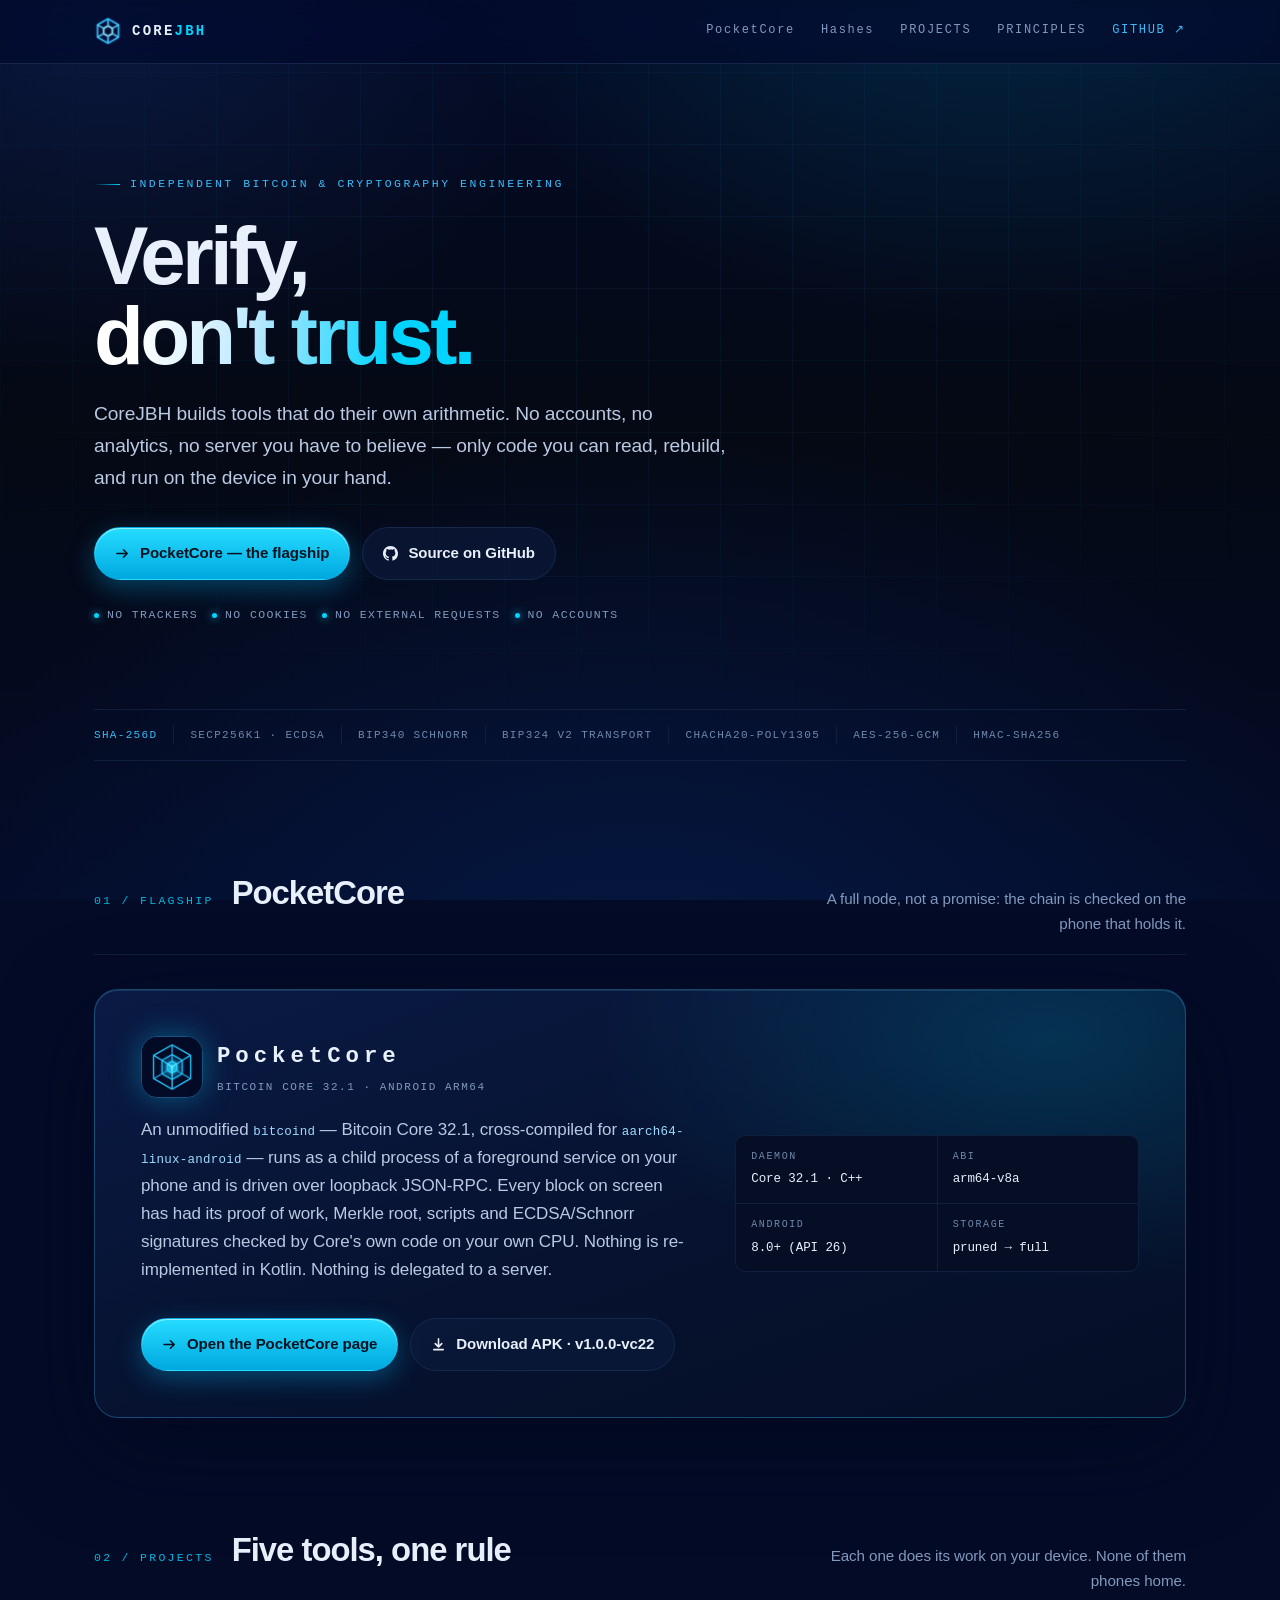
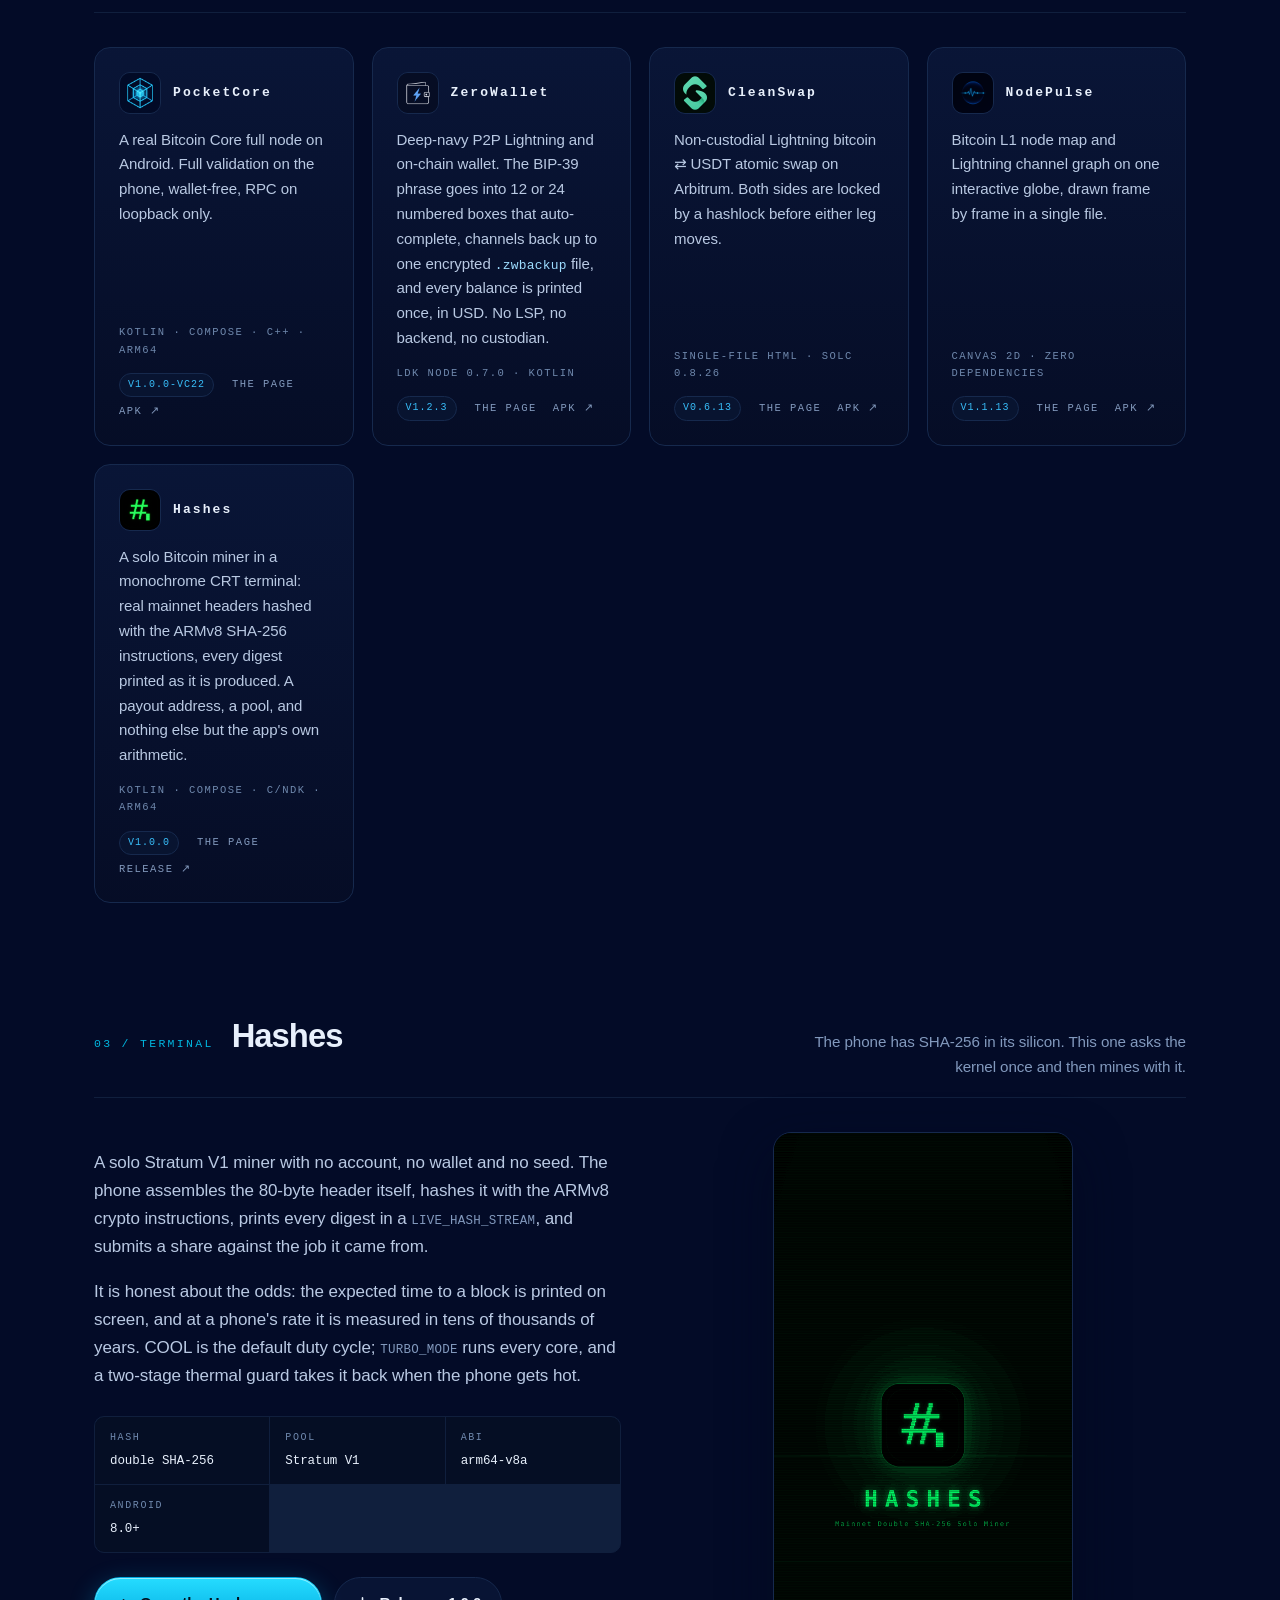
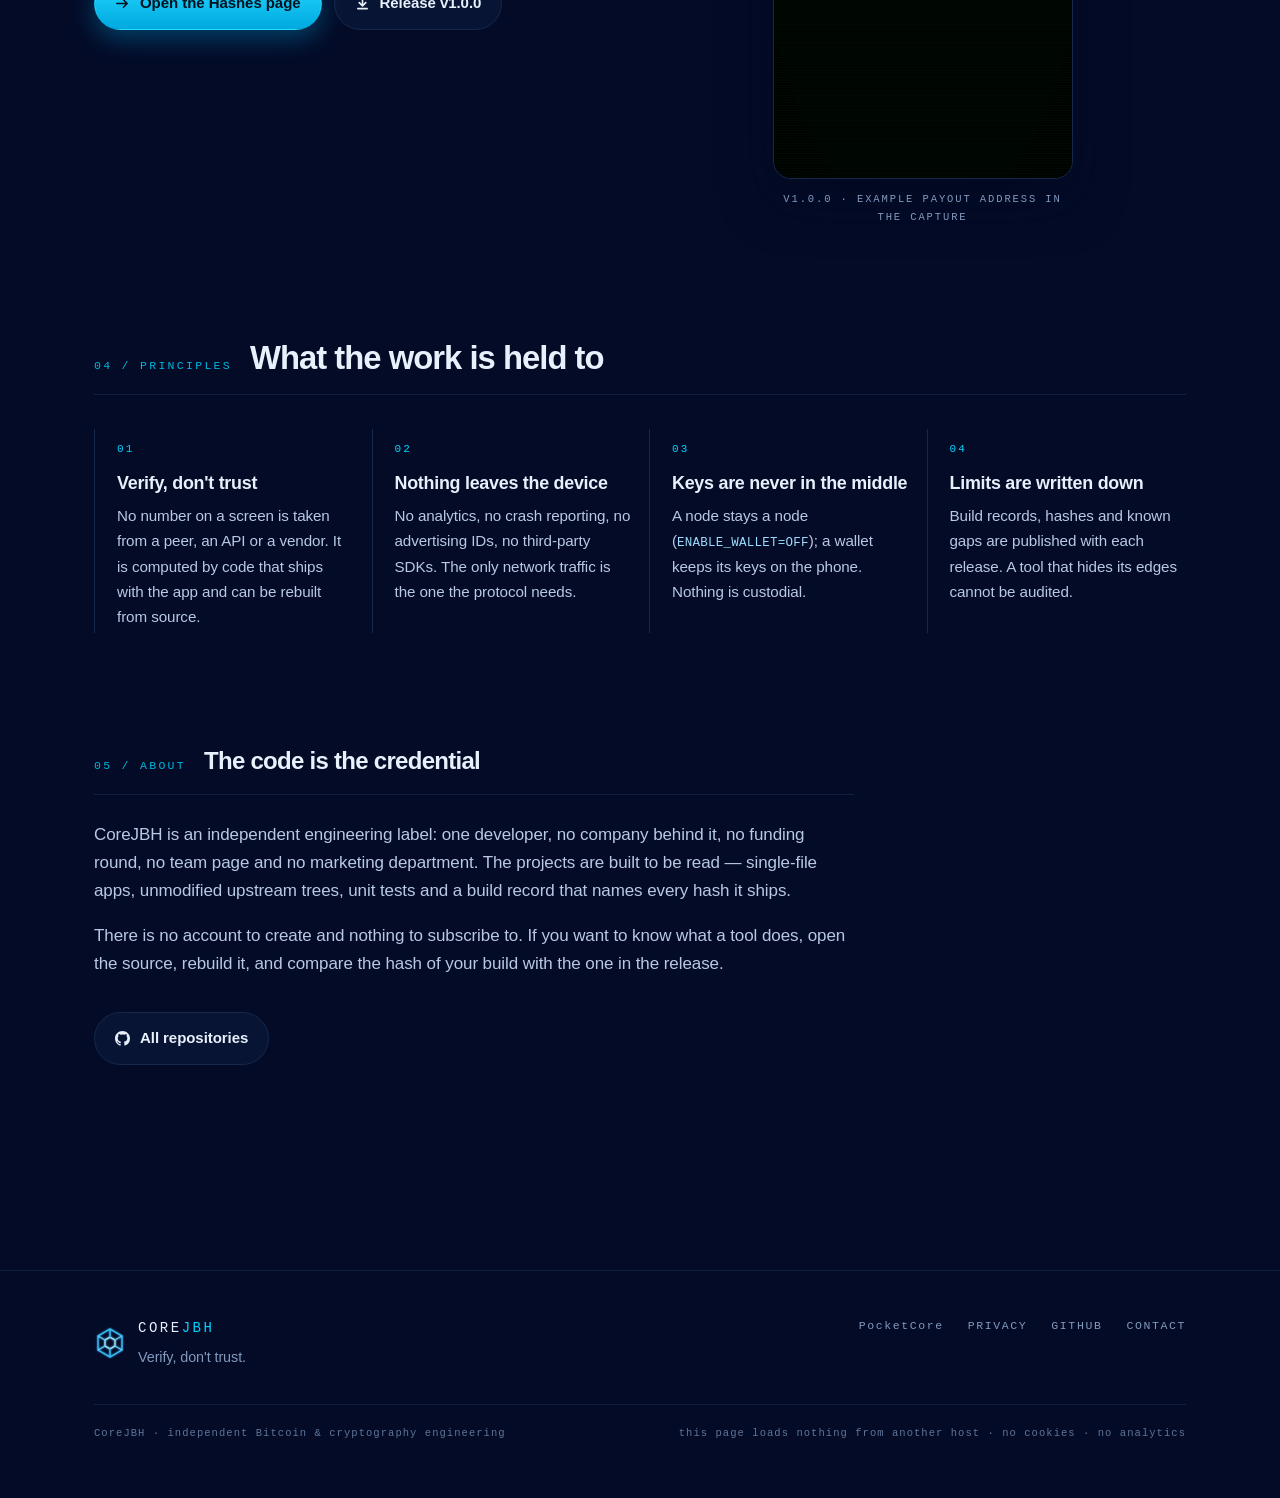
==== commit 4988d511: "Load the stylesheet that keeps a section label on one line" ====
--- a/index.html
+++ b/index.html
@@ -25,7 +25,7 @@
 <link rel="icon" href="assets/img/icon-512.png?v=2026-11-22f" sizes="512x512" type="image/png">
 <link rel="apple-touch-icon" href="assets/img/apple-touch-icon.png?v=2026-11-22f" sizes="180x180">
 <link rel="manifest" href="/manifest.webmanifest?v=2026-11-22g">
-<link rel="stylesheet" href="assets/css/site.css?v=2026-11-22f">
+<link rel="stylesheet" href="assets/css/site.css?v=2026-11-28a">
 </head>
 <body>
 <a class="skip" href="#main">Skip to content</a>
--- a/assets/css/site.css
+++ b/assets/css/site.css
@@ -258,6 +258,8 @@
   color: var(--cyan);
   opacity: 0.85;
   padding-top: 6px;
+  flex: none;
+  white-space: nowrap;
 }
 .sec-head p {
   margin: 0;
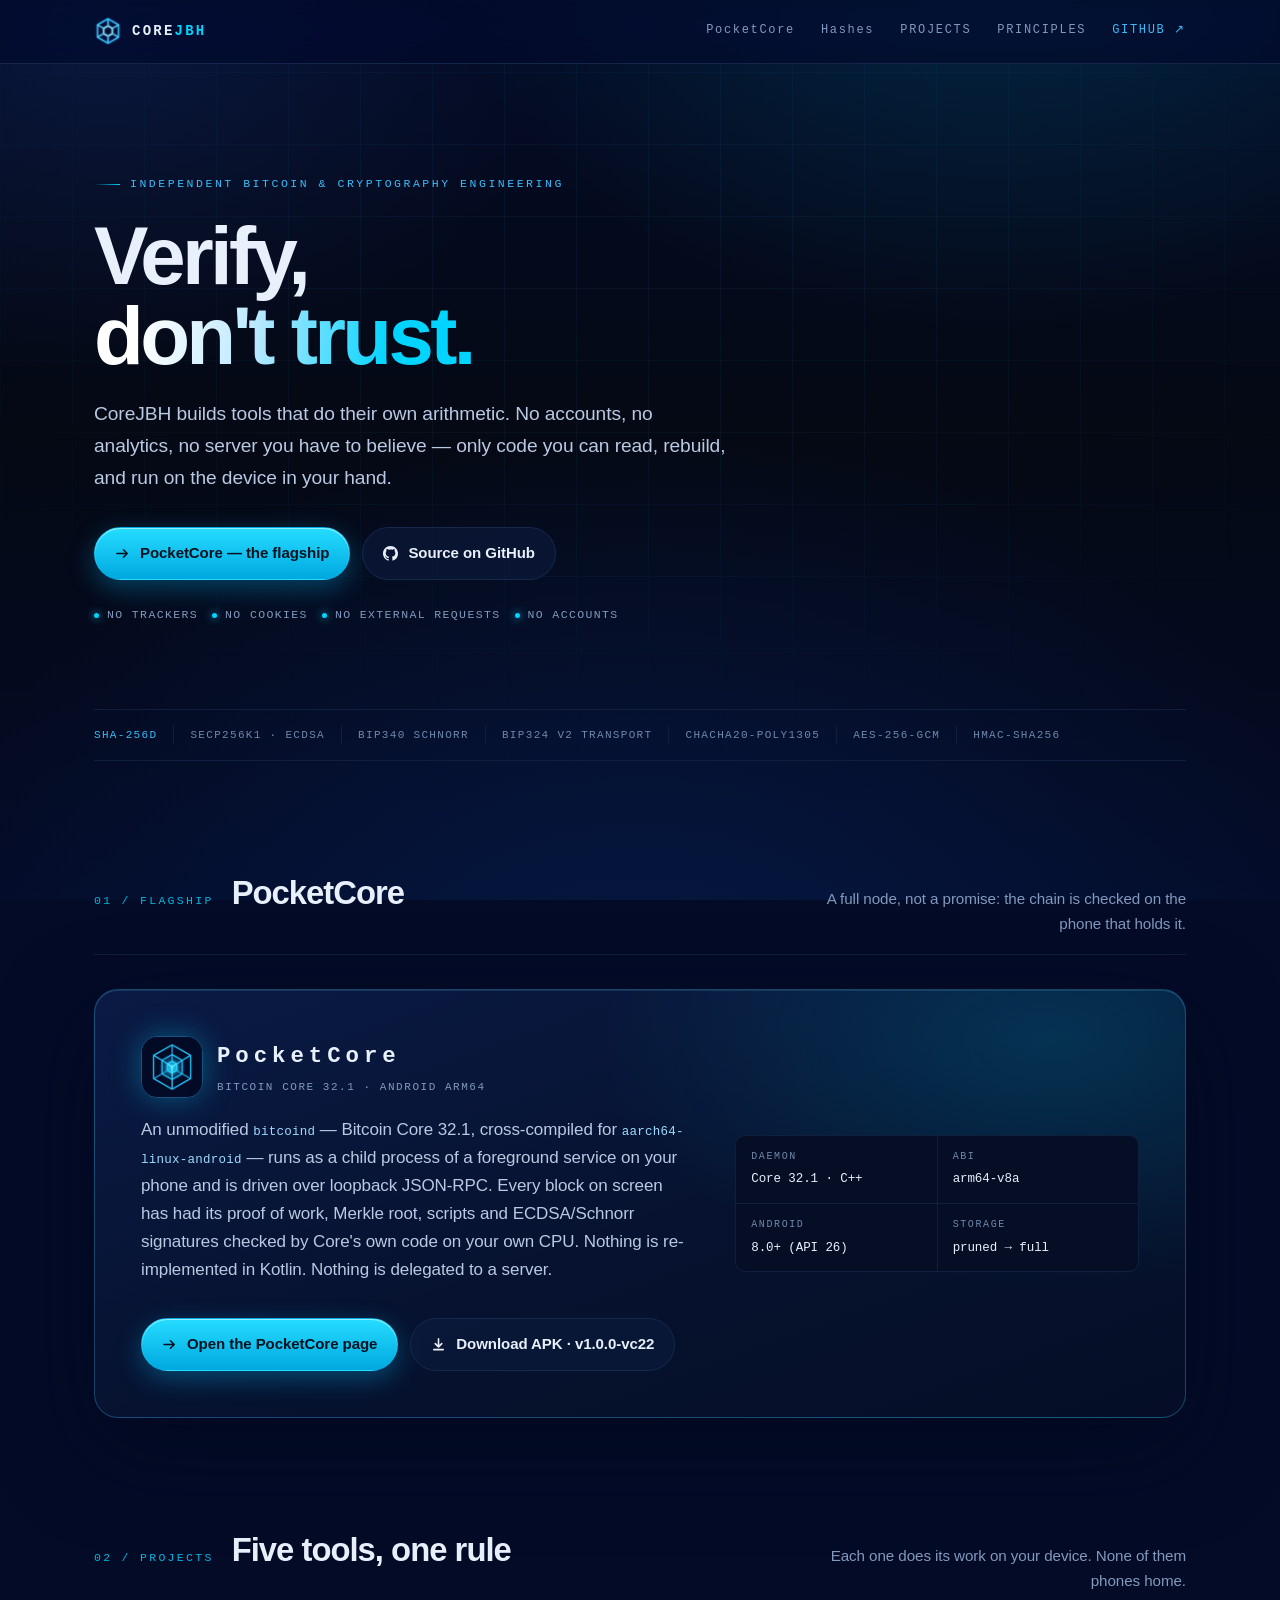
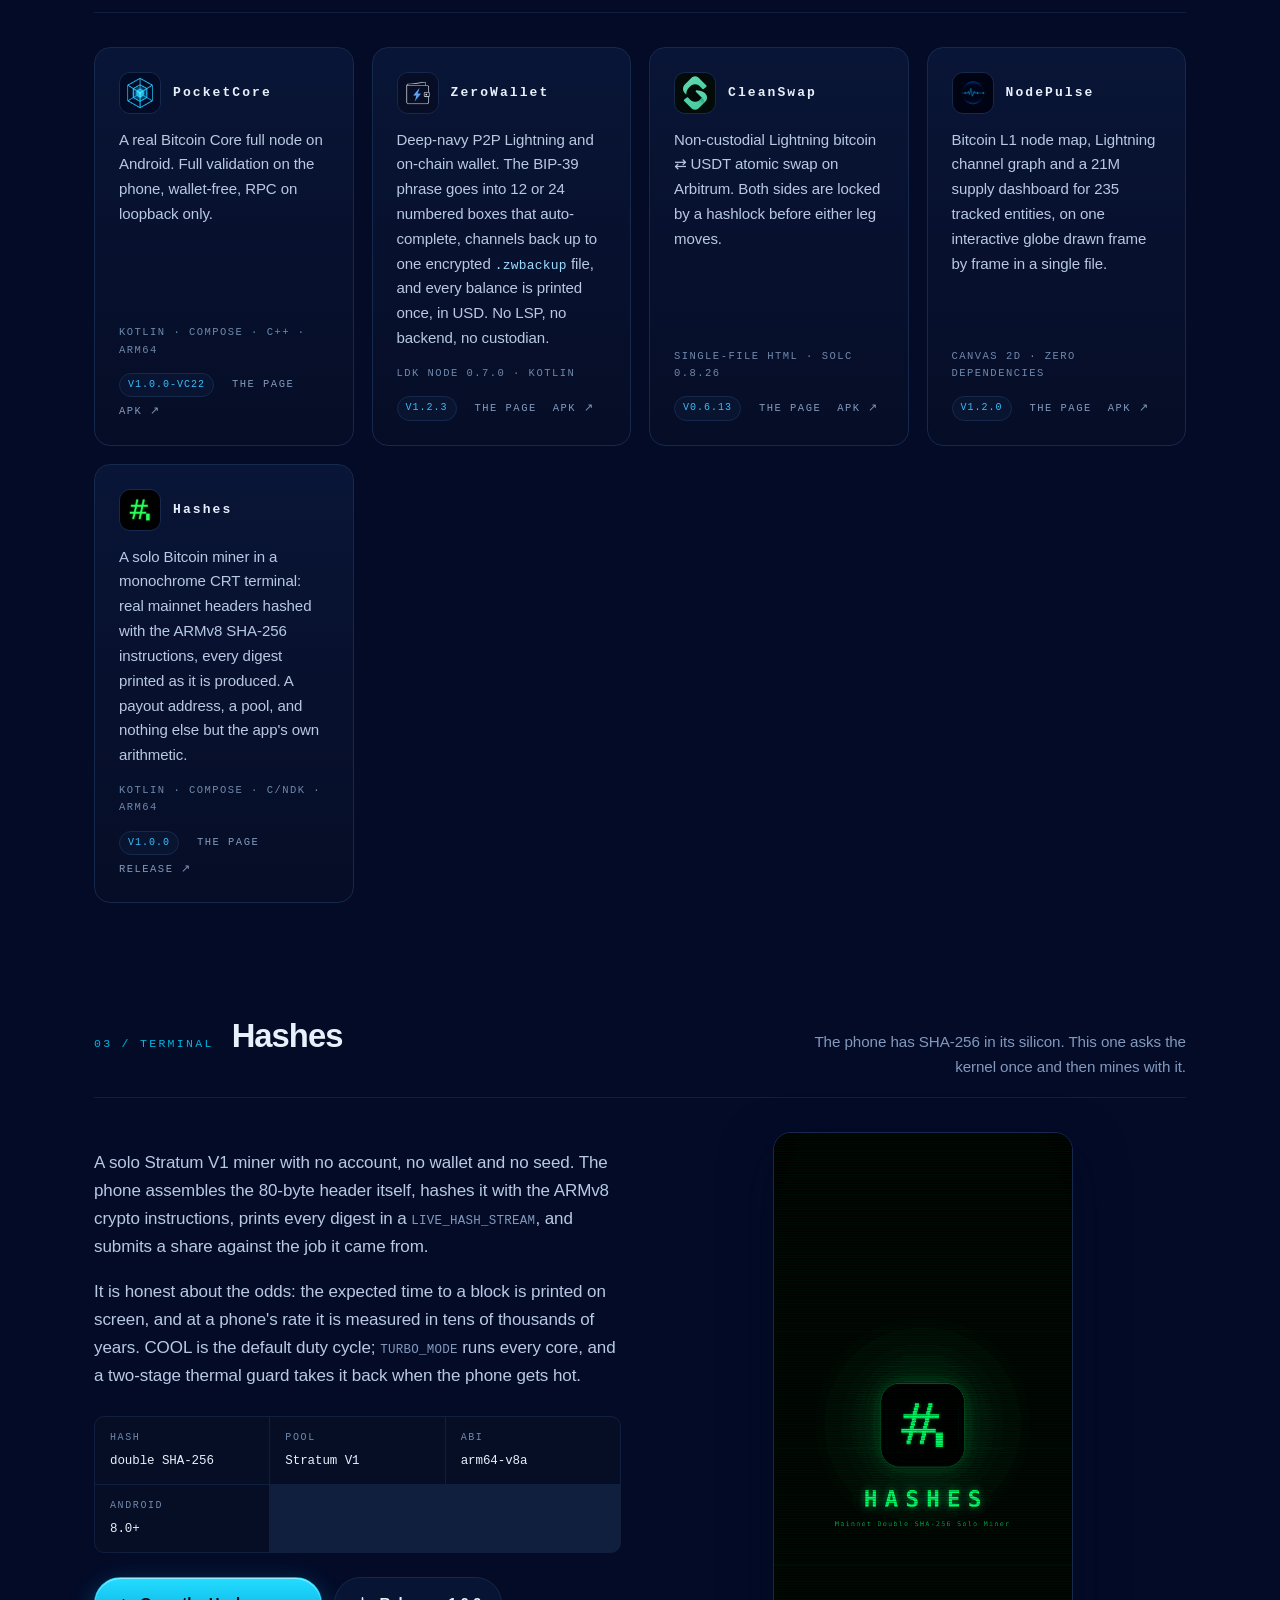
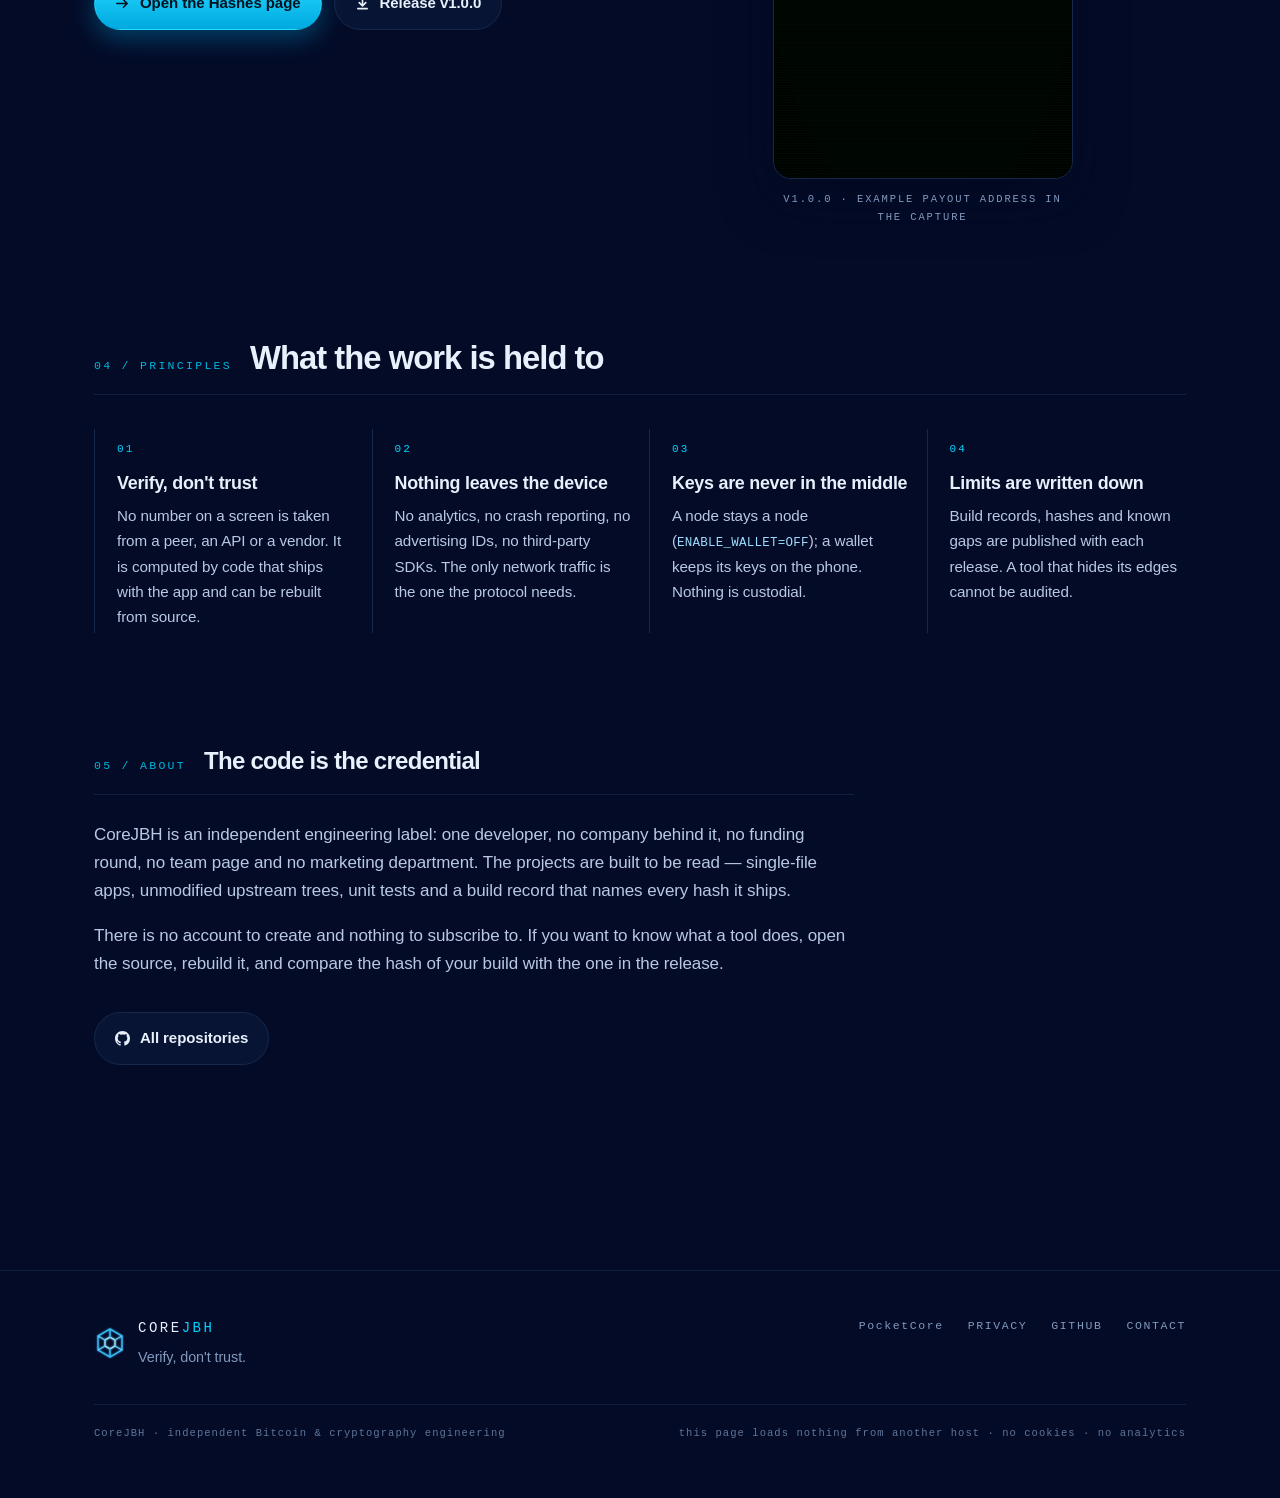
==== commit 6c8bc530: "nodepulse: v1.2.0 — the entities supply dashboard, the new APK and its hash" ====
--- a/index.html
+++ b/index.html
@@ -185,12 +185,12 @@
             <img src="assets/img/icon-nodepulse.png?v=2026-11-22f" width="42" height="42" alt="" decoding="async">
             <a class="pname" href="nodepulse/">NodePulse</a>
           </div>
-          <p class="desc">Bitcoin L1 node map and Lightning channel graph on one interactive globe, drawn frame by frame in a single file.</p>
+          <p class="desc">Bitcoin L1 node map, Lightning channel graph and a 21M supply dashboard for 235 tracked entities, on one interactive globe drawn frame by frame in a single file.</p>
           <span class="meta">Canvas 2D · zero dependencies</span>
           <div class="card-links">
-            <span class="ver">v1.1.13</span>
+            <span class="ver">v1.2.0</span>
             <a href="nodepulse/">The page</a>
-            <a href="https://github.com/CoreJBH/nodepulse/releases/latest/download/nodepulse-1.1.13-release.apk" rel="noopener">APK <span aria-hidden="true">&#8599;</span></a>
+            <a href="https://github.com/CoreJBH/nodepulse/releases/download/v1.2.0/nodepulse-v1.2.0-release.apk" rel="noopener">APK <span aria-hidden="true">&#8599;</span></a>
           </div>
         </article>
         <article class="card proj reveal">
